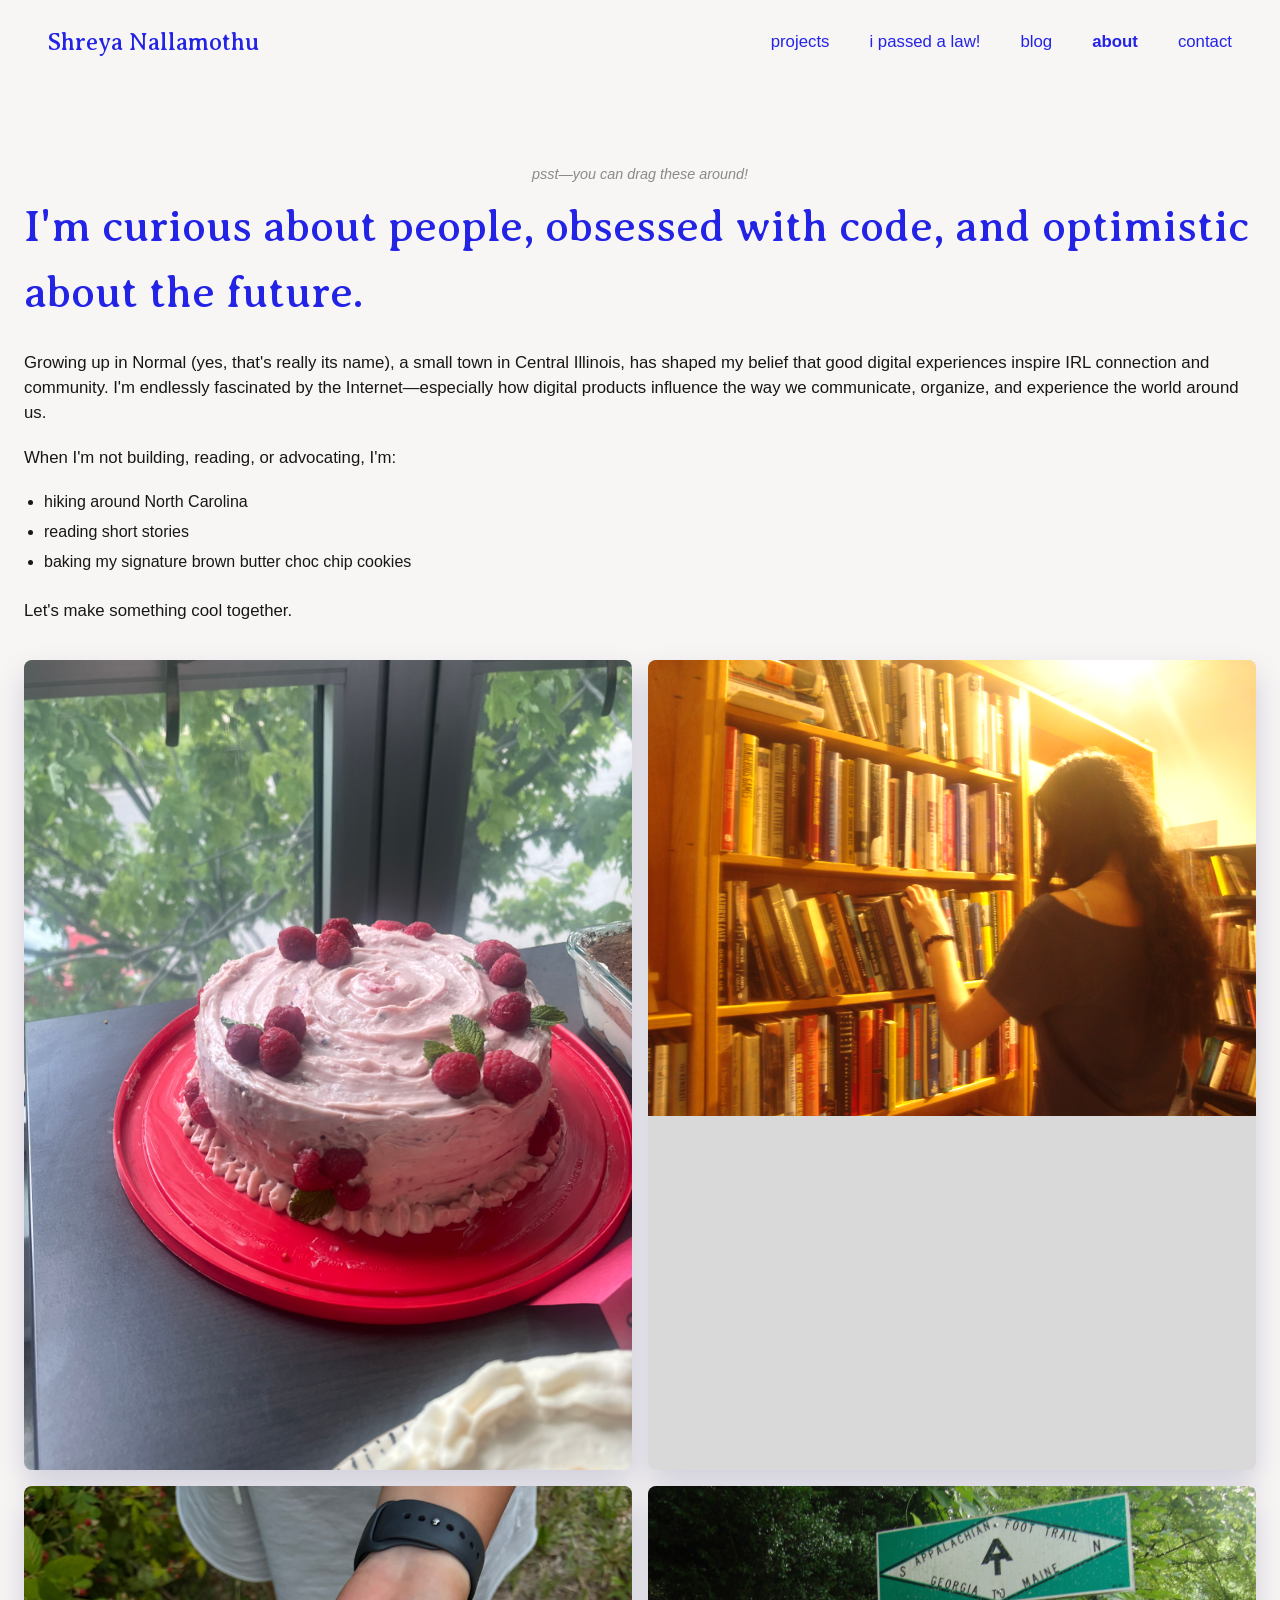
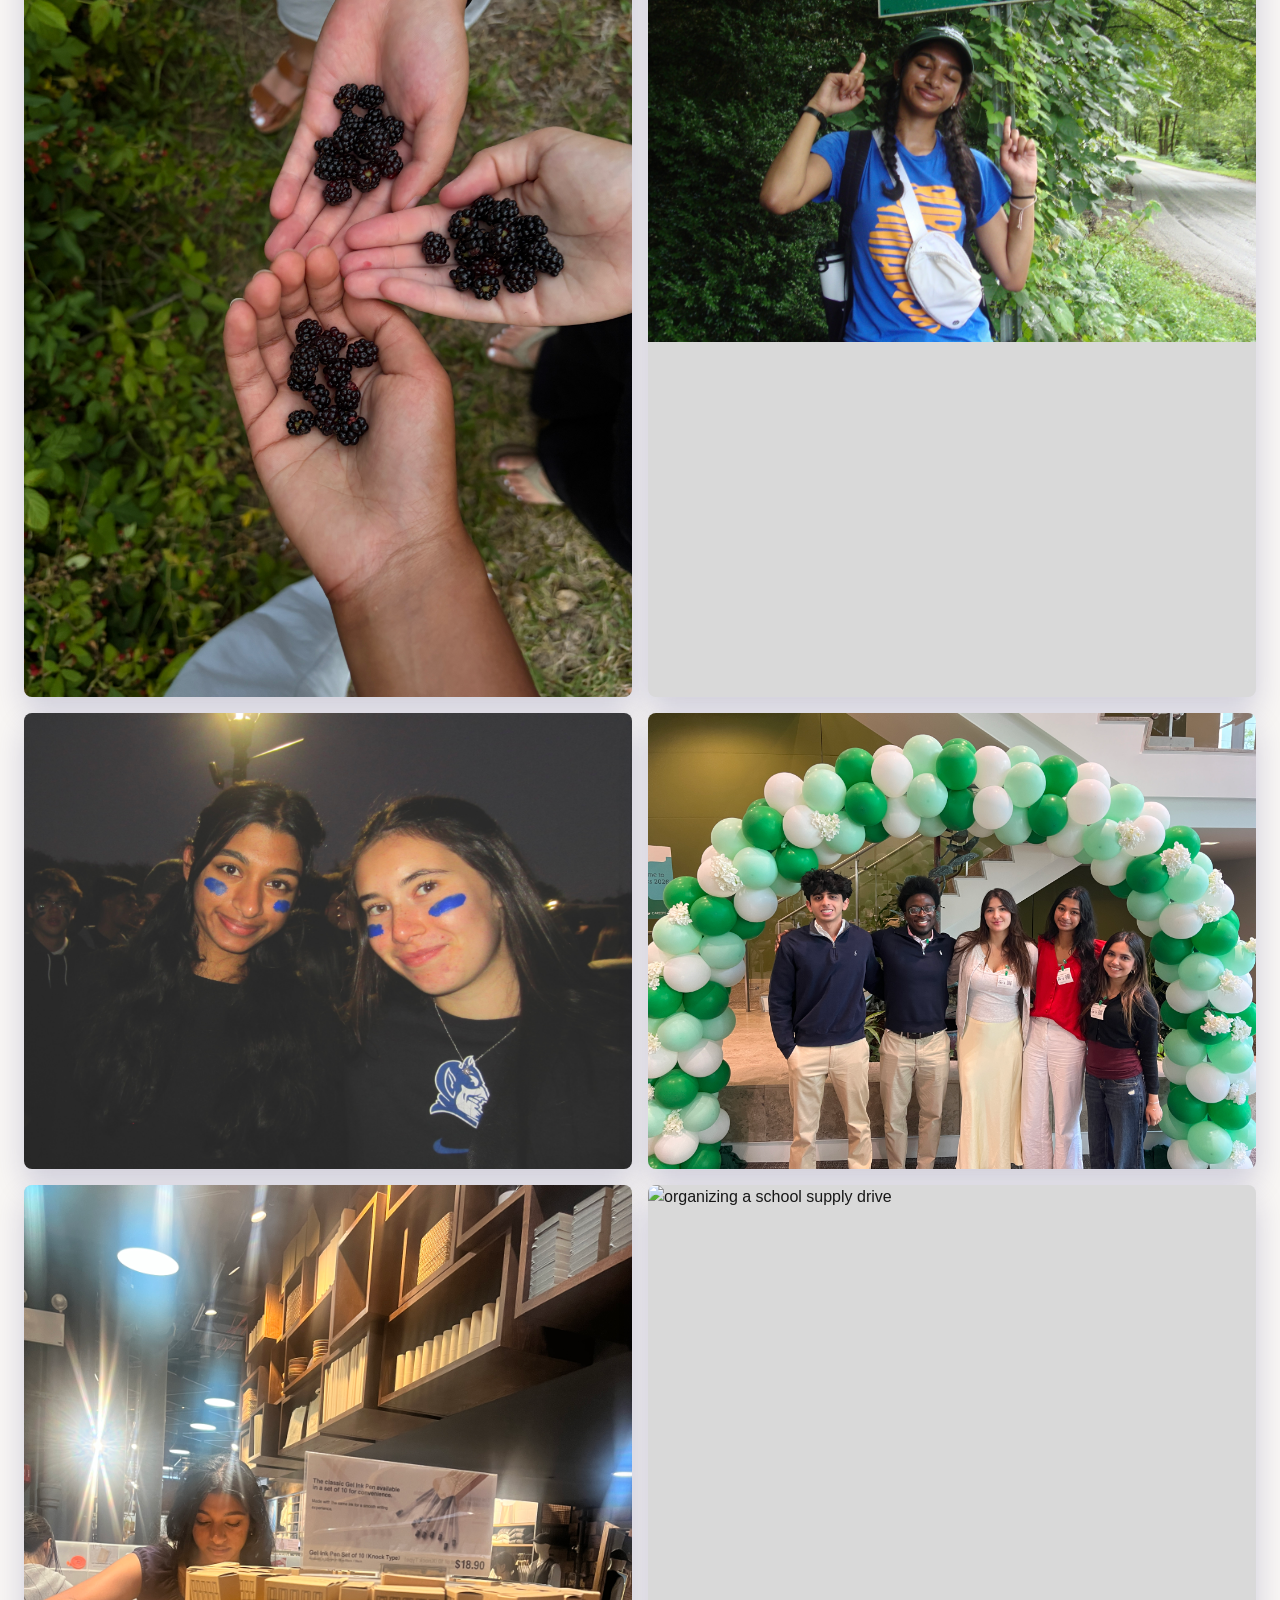
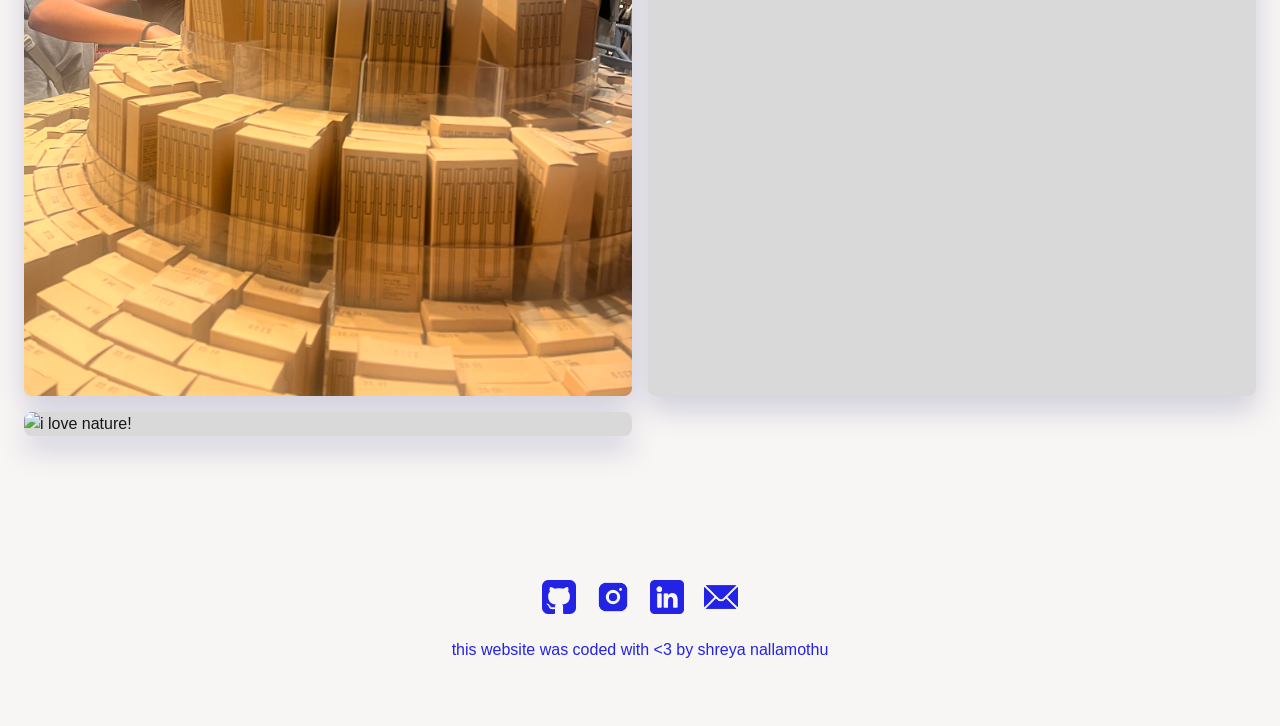
==== about.html @ 246fec0b "added animations to about page and arrows" ====
<!DOCTYPE html>
<html lang="en">
<head>
<meta charset="UTF-8">
<meta name="viewport" content="width=device-width, initial-scale=1.0">
<title>About &mdash; Shreya Nallamothu</title>
<link rel="stylesheet" href="css/base.css">
<link rel="stylesheet" href="css/about.css">
</head>
<body>

<header class="site-header">
  <a href="index.html" class="logo">Shreya Nallamothu</a>
  <nav class="site-nav">
    <a href="projects.html">projects</a>
    <a href="advocacy.html">i passed a law!</a>
    <a href="blog.html">blog</a>
    <a href="about.html" class="active">about</a>
    <a href="#footer">contact</a>
  </nav>
  <button class="nav-toggle" aria-label="Toggle navigation">&#9776;</button>
</header>

<section class="about-full">
  <p class="drag-hint">psst&mdash;you can drag these around!</p>
  <div class="about-collage">
    <div class="about-text">
      <h1>I'm curious about people, obsessed with code, and optimistic about the future.</h1>
      <p>Growing up in Normal (yes, that's really its name), a small town in Central Illinois, has shaped my belief that good digital experiences inspire IRL connection and community. I'm endlessly fascinated by the Internet&mdash;especially how digital products influence the way we communicate, organize, and experience the world around us.</p>
      <p>When I'm not building, reading, or advocating, I'm:</p>
      <ul>
        <li>hiking around North Carolina</li>
        <li>reading short stories</li>
        <li>baking my signature brown butter choc chip cookies</li>
      </ul>
      <p>Let's make something cool together.</p>
    </div>

    <figure class="photo-item scatter-1" data-caption="my signature lemon raspberry cake">
      <img src="assets/about-photos/my signature lemon rasberry cake.JPG" alt="my signature lemon raspberry cake">
    </figure>
    <figure class="photo-item scatter-2" data-caption="performative reading">
      <img src="assets/about-photos/performative reading.JPG" alt="performative reading">
    </figure>
    <figure class="photo-item scatter-3" data-caption="foraging w/ friends">
      <img src="assets/about-photos/foraging w: friends.JPG" alt="foraging w/ friends">
    </figure>
    <figure class="photo-item scatter-4" data-caption="hiking around appalachia">
      <img src="assets/about-photos/hiking around appalachia.jpg" alt="hiking around appalachia">
    </figure>
    <figure class="photo-item scatter-5" data-caption="showing off my duke spirit">
      <img src="assets/about-photos/showing off my duke spirit.jpg" alt="showing off my duke spirit">
    </figure>
    <figure class="photo-item scatter-6" data-caption="hacking!">
      <img src="assets/about-photos/hacking!.JPG" alt="hacking!">
    </figure>
    <figure class="photo-item scatter-7" data-caption="fueling my stationery addiction @ muji">
      <img src="assets/about-photos/fueling my stationery addiction @ muji.JPG" alt="fueling my stationery addiction @ muji">
    </figure>
    <figure class="photo-item scatter-8" data-caption="organizing a school supply drive">
      <img src="assets/about-photos/organizing a school supply drive.JPG" alt="organizing a school supply drive">
    </figure>
    <figure class="photo-item scatter-9" data-caption="i love nature!">
      <img src="assets/about-photos/i love nature!.JPEG" alt="i love nature!">
    </figure>
  </div>
</section>

<div class="cursor-caption" id="cursorCaption"></div>

<footer class="site-footer" id="footer">
  <div class="footer-socials">
    <a href="https://github.com/shreyanallamothu" target="_blank" rel="noopener"><img src="assets/footer/github-sign.png" alt="GitHub"></a>
    <a href="https://instagram.com/shreyaonline_" target="_blank" rel="noopener"><img src="assets/footer/instagram.png" alt="Instagram"></a>
    <a href="https://linkedin.com/in/shreyanallamothu" target="_blank" rel="noopener"><img src="assets/footer/linkedin.png" alt="LinkedIn"></a>
    <button type="button" class="footer-copy-email" data-email="shreyanallamothu29@gmail.com" data-caption="copy email"><img src="assets/footer/mail.png" alt="Email"></button>
  </div>
  this website was coded with &lt;3 by shreya nallamothu
</footer>

<script src="js/script.js"></script>
<script src="js/about-photos.js"></script>
<script src="js/about-drag.js"></script>
<script src="js/about-entrance.js"></script></body>
</html>
---- css/base.css ----
@import url('https://fonts.googleapis.com/css2?family=Averia+Serif+Libre:ital,wght@0,300;0,400;0,700;1,300;1,400&display=swap');

:root {
  --blue: #2323e6;
  --navy: #14146b;
  --bg-lavender: #e9ecfb;
  --bg-light: #f6f6f7;
  --text-dark: #171717;
  --text-gray: #8a8a8a;
  --white: #f8f6f4;
  --serif: 'Averia Serif Libre', Georgia, serif;
  --sans: 'Helvetica Neue', Helvetica, Arial, sans-serif;
}

* {
  box-sizing: border-box;
}

html {
  scroll-behavior: smooth;
}

html, body {
  margin: 0;
  padding: 0;
}

body {
  font-family: var(--sans);
  color: var(--text-dark);
  background: var(--bg-light);
  line-height: 1.5;
}

a {
  color: inherit;
  text-decoration: none;
}

img {
  max-width: 100%;
  display: block;
}

.container {
  max-width: 1200px;
  margin: 0 auto;
  padding: 0 48px;
}

/* ---------- Header ---------- */

.site-header {
  display: flex;
  align-items: center;
  justify-content: space-between;
  padding: 24px 48px;
  background: var(--white);
  position: sticky;
  top: 0;
  z-index: 100;
}

.site-header .logo {
  font-family: var(--serif);
  font-size: 1.5rem;
  color: var(--blue);
}

.site-nav {
  display: flex;
  gap: 40px;
  font-size: 1.05rem;
}

.site-nav a {
  color: var(--blue);
  transition: transform 0.15s ease;
}

.site-nav a:hover {
  font-weight: 700;
  transition: font-weight 0.2s
}

.site-nav a.active {
  font-weight: 700;
}

.nav-toggle {
  display: none;
  background: none;
  border: none;
  font-size: 1.5rem;
  color: var(--blue);
  cursor: pointer;
}

/* ---------- Buttons / chips ---------- */

.pill-button {
  display: inline-block;
  background: var(--white);
  font-family: "Averia Serif Libre";
  color: var(--blue);
  font-weight: 600;
  padding: 18px 28px;
  border-radius: 5px 28px 5px 5px;
  transition: transform 0.15s ease;
}

.pill-button:hover {
  transform: translateY(-2px);
}

.arrow-ne {
  display: inline-block;
  vertical-align: middle;
  transition: transform 0.15s ease;
}

.pill-button:hover .arrow-ne {
  transform: rotate(45deg);
}

.pill-row {
  display: flex;
  gap: 16px;
  justify-content: flex-start;
  flex-wrap: wrap;
  margin-top: 56px;
}

.chip {
  display: inline-block;
  background: var(--bg-light);
  color: var(--navy);
  font-weight: 600;
  padding: 10px 18px;
  border-radius: 20px 20px 20px 4px;
  transition: transform 0.15s ease;
}

.chip:hover {
  transform: translateY(-2px);
}

.chip-arrow {
  display: inline-block;
  vertical-align: middle;
  transition: transform 0.15s ease;
}

.chip:hover .chip-arrow {
  transform: rotate(45deg);
}

/* ---------- Typography ---------- */

h1, h2, h3 {
  font-family: var(--serif);
  color: var(--blue);
  font-weight: 400;
}

h1 {
  font-size: 2.75rem;
  margin: 0 0 24px;
}

/* ---------- Footer ---------- */

.site-footer {
  text-align: center;
  padding: 64px 48px;
  color: var(--blue);
  font-size: 1rem;
  background: var(--white);
}

.footer-socials {
  display: flex;
  justify-content: center;
  align-items: center;
  gap: 20px;
  margin-bottom: 24px;
}

.footer-socials img {
  height: 34px;
  width: auto;
  transition: transform 0.15s ease;
}

.footer-socials a:hover img,
.footer-socials button:hover img {
  transform: scale(1.1);
}

.footer-copy-email {
  background: none;
  border: none;
  padding: 0;
  margin: 0;
  line-height: 0;
  cursor: none;
}

/* ---------- Cursor caption (hover pill that follows the mouse) ---------- */

.cursor-caption {
  position: fixed;
  top: 0;
  left: 0;
  transform: translate(16px, -50%);
  background: var(--blue);
  color: var(--white);
  font-family: var(--serif);
  font-size: 0.95rem;
  padding: 6px 10px;
  border-radius: 20px 20px 20px 4px;
  white-space: nowrap;
  pointer-events: none;
  opacity: 0;
  z-index: 1000;
  transition: opacity 0.15s ease;
}

.cursor-caption.visible {
  opacity: 1;
}

@media (pointer: coarse) {
  .footer-copy-email {
    cursor: pointer;
  }

  .cursor-caption {
    display: none;
  }
}

/* ---------- Responsive (shared: layout shell) ---------- */

@media (max-width: 860px) {
  .container {
    padding: 0 24px;
  }

  .site-header {
    padding: 24px;
  }

  .site-nav {
    position: absolute;
    top: 100%;
    left: 0;
    right: 0;
    background: var(--white);
    flex-direction: column;
    padding: 16px 24px;
    gap: 16px;
    display: none;
    box-shadow: 0 8px 16px rgba(0,0,0,0.08);
    z-index: 10;
  }

  .site-nav.open {
    display: flex;
  }

  .nav-toggle {
    display: block;
  }
}
---- css/about.css ----
/* ---------- About (full page) ---------- */

.about-full {
  background: var(--white);
  padding: 80px 0;
}

.about-full p {
  font-size: 1.05rem;
  margin: 0 0 20px;
}

.about-full .drag-hint {
  text-align: center;
  font-style: italic;
  color: var(--text-gray);
  font-size: 0.9rem;
  margin: 0 0 8px;
}

.subheading {
  font-family: var(--sans);
  font-style: italic;
  color: var(--blue);
  font-size: 1.3rem;
  margin: -8px 0 28px;
}

.about-full ul {
  color: var(--text-dark);
  padding-left: 20px;
  margin-bottom: 24px;
}

.about-full ul li {
  margin-bottom: 6px;
}

/* ---------- Photo collage ---------- */

.about-collage {
  position: relative;
  max-width: 1400px;
  margin: 0 auto;
  padding: 0 24px;
  min-height: 880px;
}

.about-text {
  position: absolute;
  top: 12px;
  left: 384px;
  width: 632px;
  z-index: 2;
}

.photo-item {
  position: absolute;
  margin: 0;
  border-radius: 8px 8px 8px 8px;
  overflow: hidden;
  background: #d9d9d9;
  cursor: none;
  box-shadow: 0 14px 30px rgba(20, 20, 107, 0.18);
  z-index: 1;
  transition: transform 0.25s ease;
}

.photo-item:hover {
  z-index: 3;
}

.photo-item.dragging {
  z-index: 20;
  transition: none;
  cursor: grabbing;
  user-select: none;
}

.photo-item img {
  width: 100%;
  height: 100%;
  object-fit: cover;
  display: block;
}

/* my signature lemon raspberry cake */
.scatter-1 { top: 210px; left: 58px; width: 166px; height: 205px; transform: rotate(-3deg); }
.scatter-1:hover { transform: rotate(-3deg) scale(1.06); }

/* performative reading */
.scatter-2 { top: 430px; left: 142px; width: 212px; height: 159px; transform: rotate(-4deg); }
.scatter-2:hover { transform: rotate(-4deg) scale(1.06); }

/* foraging w/ friends */
.scatter-3 { top: 610px; left: 300px; width: 197px; height: 212px; transform: rotate(-10deg); }
.scatter-3:hover { transform: rotate(-10deg) scale(1.06); }

/* hiking around appalachia */
.scatter-4 { top: -6px; left: 139px; width: 197px; height: 205px; transform: rotate(-6deg); }
.scatter-4:hover { transform: rotate(-6deg) scale(1.06); }

/* showing off my duke spirit */
.scatter-5 { top: 25px; left: 1127px; width: 166px; height: 178px; transform: rotate(4deg); }
.scatter-5:hover { transform: rotate(4deg) scale(1.06); }

/* hacking! */
.scatter-6 { top: 220px; left: 1042px; width: 166px; height: 151px; transform: rotate(3deg); }
.scatter-6:hover { transform: rotate(3deg) scale(1.06); }

/* fueling my stationery addiction @ muji */
.scatter-7 { top: 400px; left: 1210px; width: 182px; height: 235px; transform: rotate(-2deg); }
.scatter-7:hover { transform: rotate(-2deg) scale(1.06); }

/* organizing a school supply drive */
.scatter-8 { top: 644px; left: 582px; width: 182px; height: 136px; transform: rotate(5deg); }
.scatter-8:hover { transform: rotate(5deg) scale(1.06); }

/* i love nature! */
.scatter-9 { top: 644px; left: 900px; width: 220px; height: 136px; transform: rotate(-4deg); }
.scatter-9:hover { transform: rotate(-4deg) scale(1.06); }

@media (max-width: 1400px) {
  .about-collage {
    display: grid;
    grid-template-columns: repeat(2, 1fr);
    gap: 16px;
    min-height: 0;
  }

  .about-text {
    position: static;
    grid-column: 1 / -1;
    width: auto;
    padding: 0;
    box-shadow: none;
  }

  .photo-item {
    position: static;
    width: 100% !important;
    height: auto !important;
    transform: none !important;
  }

  .photo-item img {
    height: auto;
  }
}

@media (pointer: coarse) {
  .photo-item {
    cursor: auto;
  }

  .photo-item::after {
    content: attr(data-caption);
    position: absolute;
    left: 0;
    right: 0;
    bottom: 0;
    background: rgba(20, 20, 107, 0.7);
    color: var(--white);
    font-size: 0.8rem;
    padding: 8px 12px;
  }
}
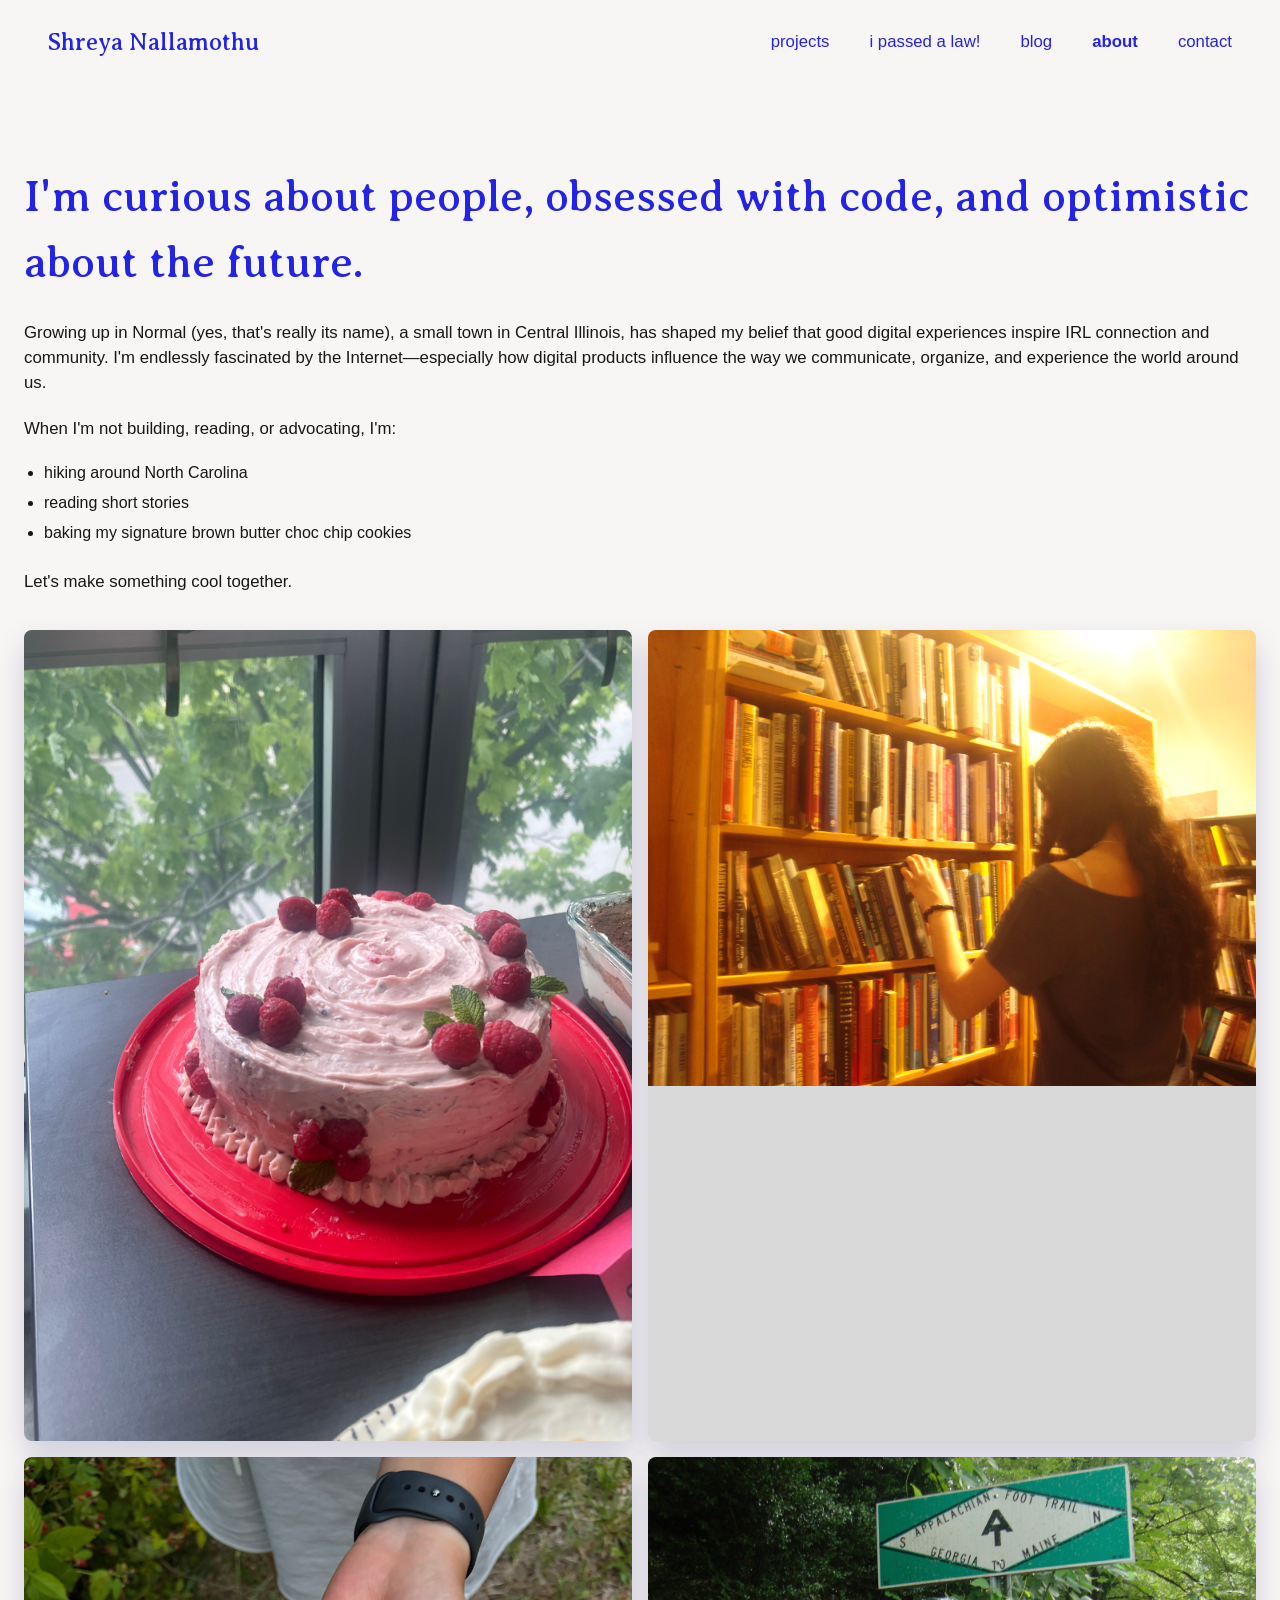
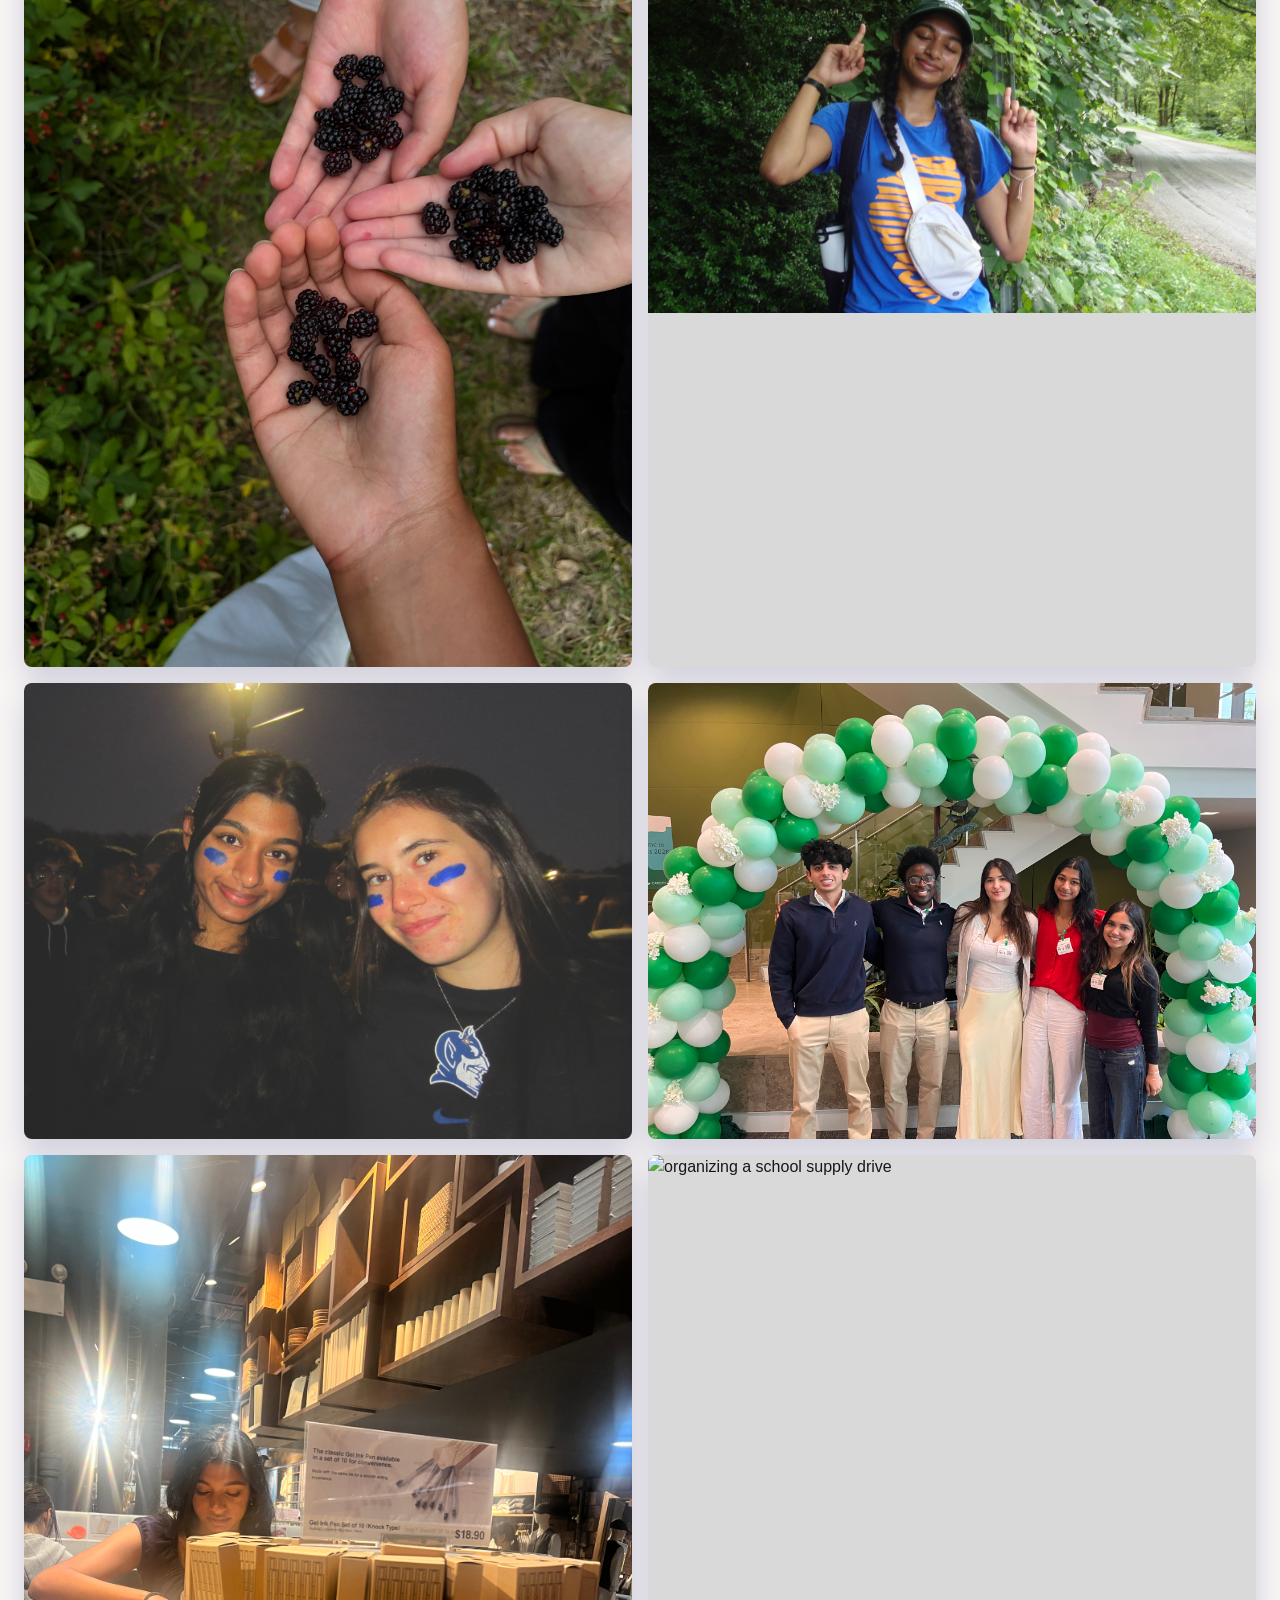
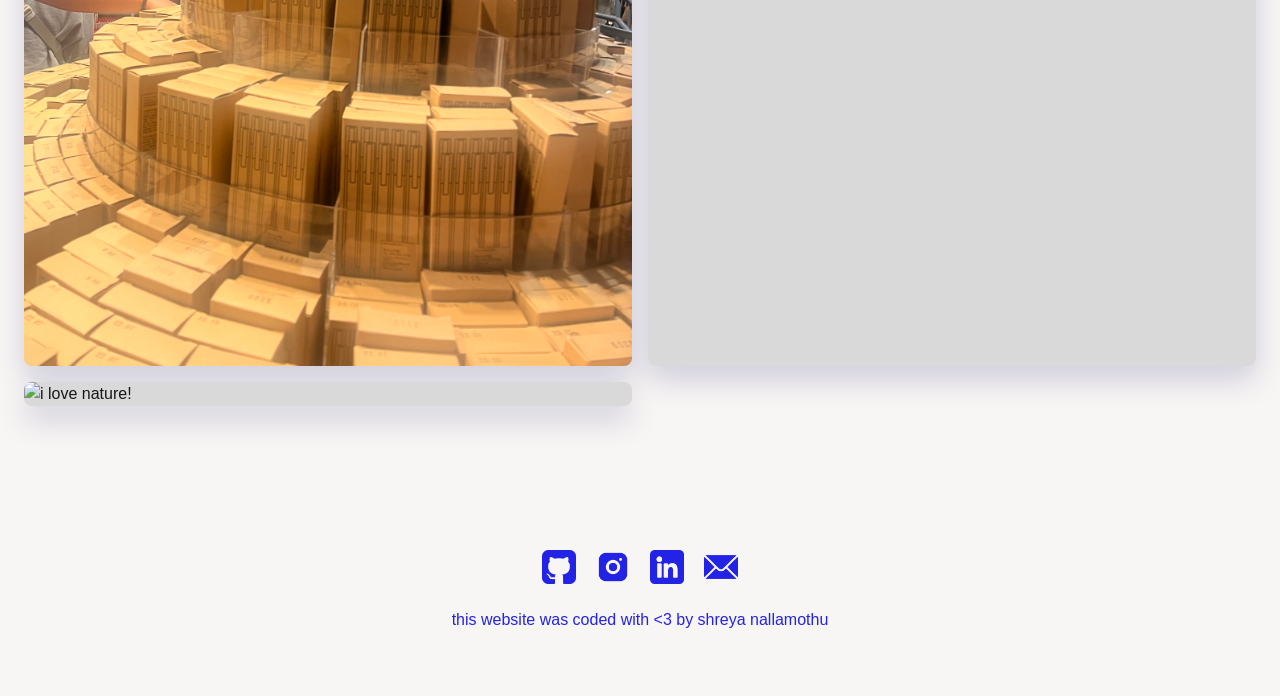
==== commit f79a8359: "added favicon" ====
--- a/about.html
+++ b/about.html
@@ -4,6 +4,7 @@
 <meta charset="UTF-8">
 <meta name="viewport" content="width=device-width, initial-scale=1.0">
 <title>About &mdash; Shreya Nallamothu</title>
+<link rel="icon" href="assets/headshot.jpg" type="image/jpeg">
 <link rel="stylesheet" href="css/base.css">
 <link rel="stylesheet" href="css/about.css">
 </head>
--- a/css/base.css
+++ b/css/base.css
@@ -75,11 +75,11 @@
 
 .site-nav a {
   color: var(--blue);
-  transition: transform 0.15s ease;
+  transition: transform 0.1s ease;
 }
 
 .site-nav a:hover {
-  font-weight: 700;
+  font-weight: 800;
   transition: font-weight 0.2s
 }
 
@@ -273,3 +273,25 @@
     display: block;
   }
 }
+
+@media (max-width: 480px) {
+  .container {
+    padding: 0 20px;
+  }
+
+  .site-header {
+    padding: 16px;
+  }
+
+  h1 {
+    font-size: 2.1rem;
+  }
+
+  .site-footer {
+    padding: 48px 20px;
+  }
+
+  .pill-row {
+    margin-top: 40px;
+  }
+}
--- a/css/about.css
+++ b/css/about.css
@@ -121,6 +121,10 @@
 .scatter-9:hover { transform: rotate(-4deg) scale(1.06); }
 
 @media (max-width: 1400px) {
+  .about-full .drag-hint {
+    display: none;
+  }
+
   .about-collage {
     display: grid;
     grid-template-columns: repeat(2, 1fr);
@@ -148,6 +152,12 @@
   }
 }
 
+@media (max-width: 480px) {
+  .about-collage {
+    grid-template-columns: 1fr;
+  }
+}
+
 @media (pointer: coarse) {
   .photo-item {
     cursor: auto;
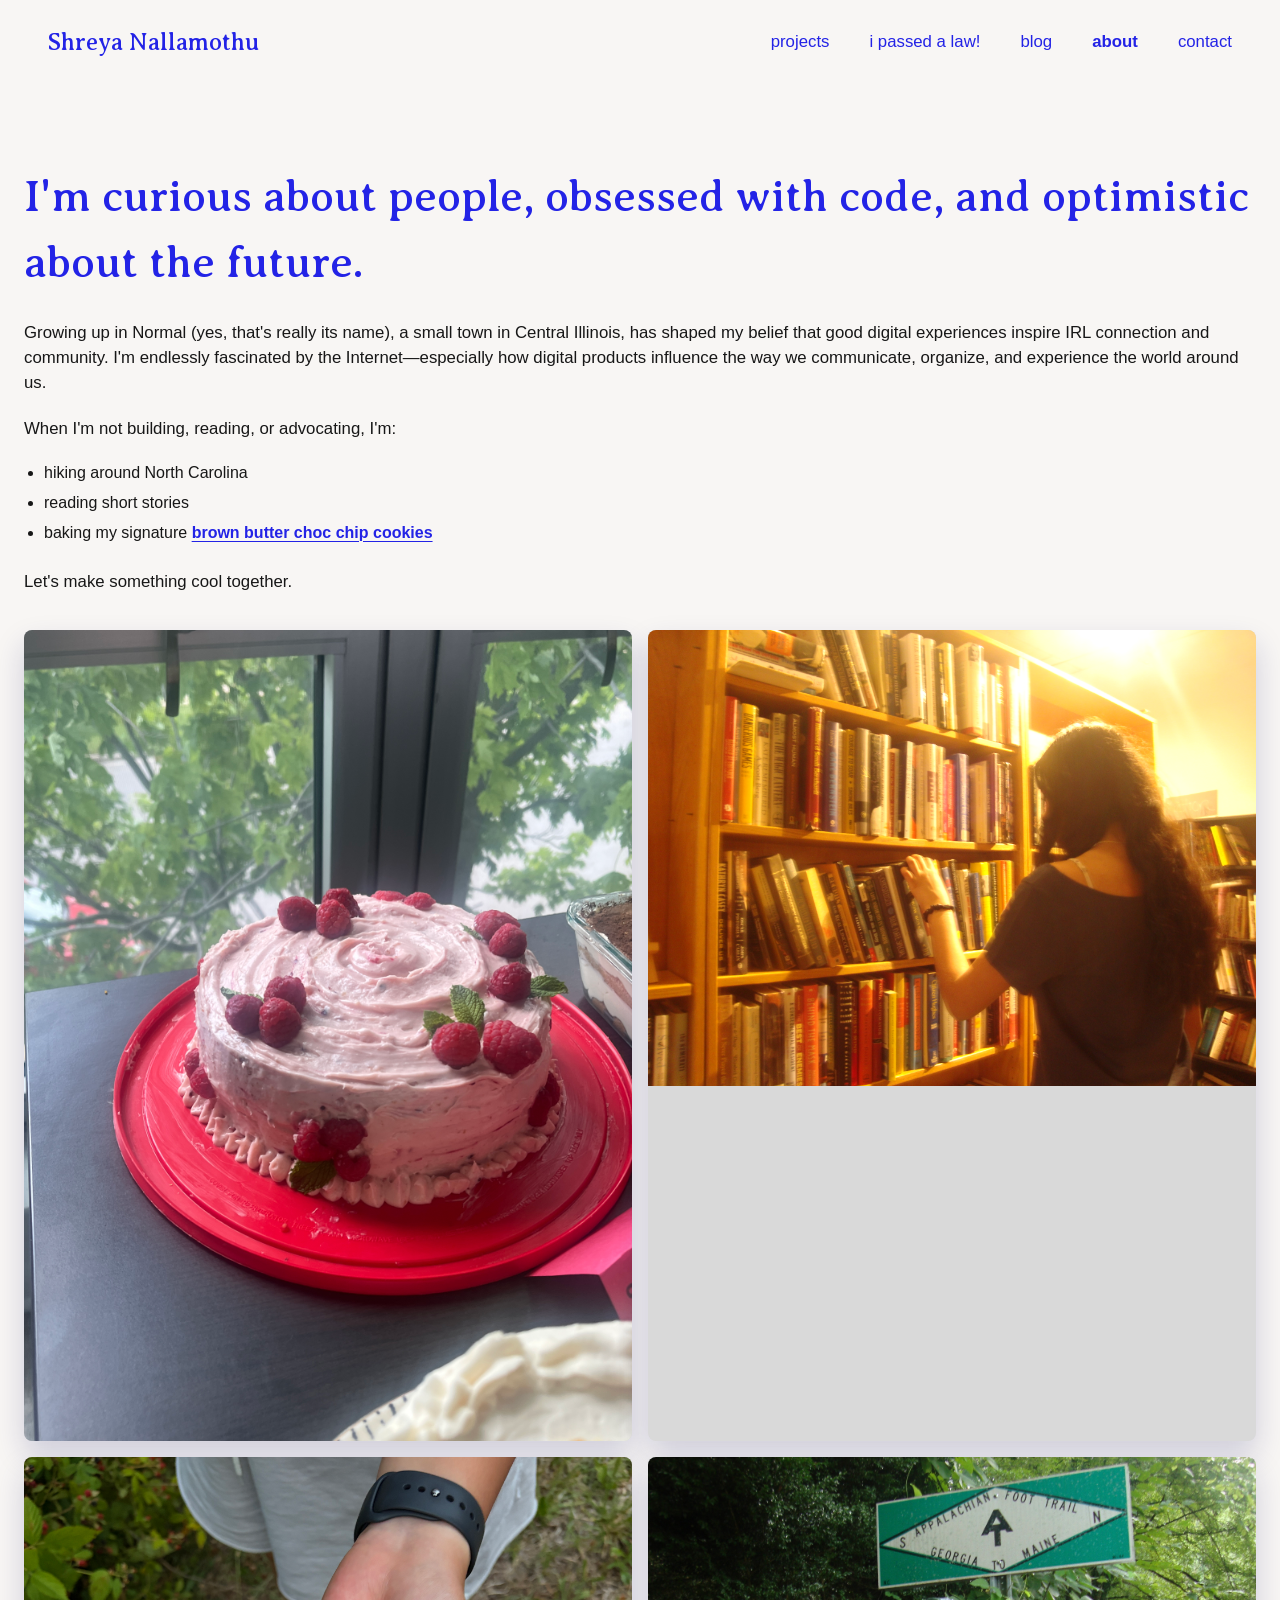
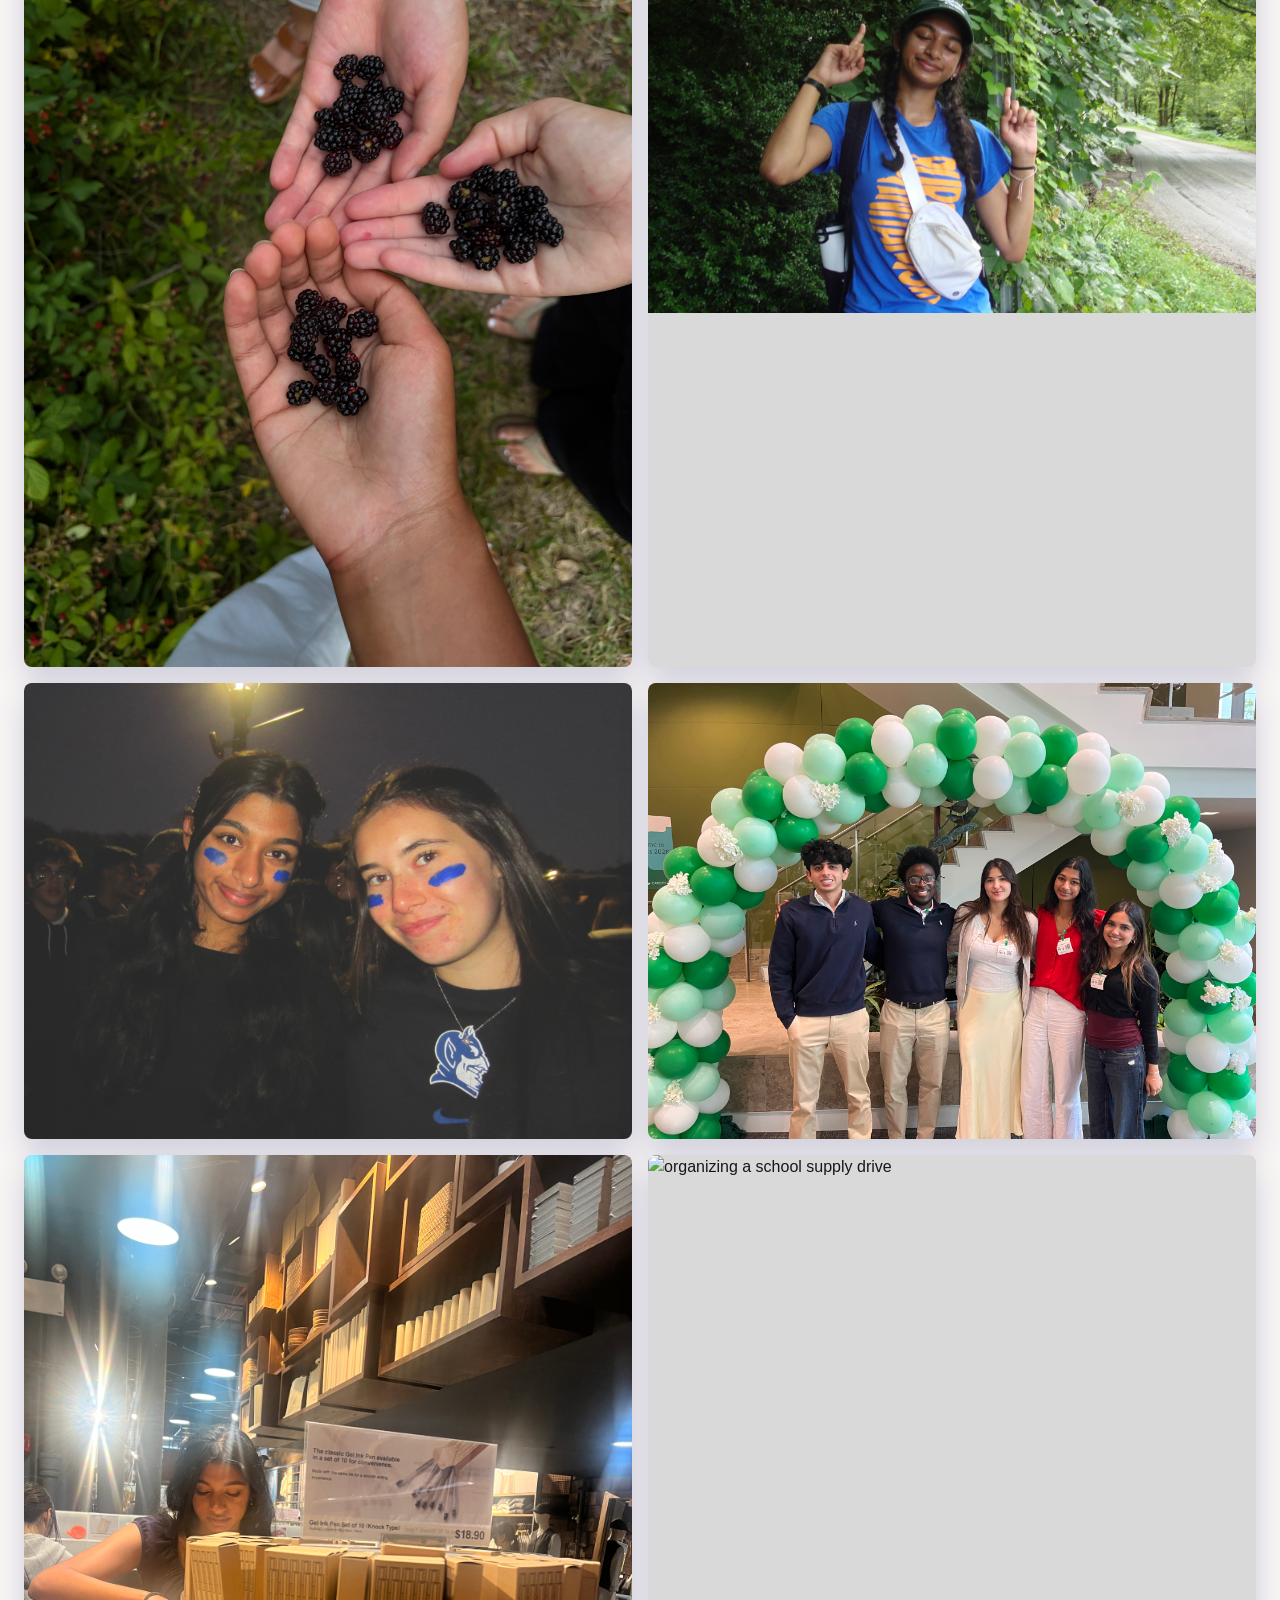
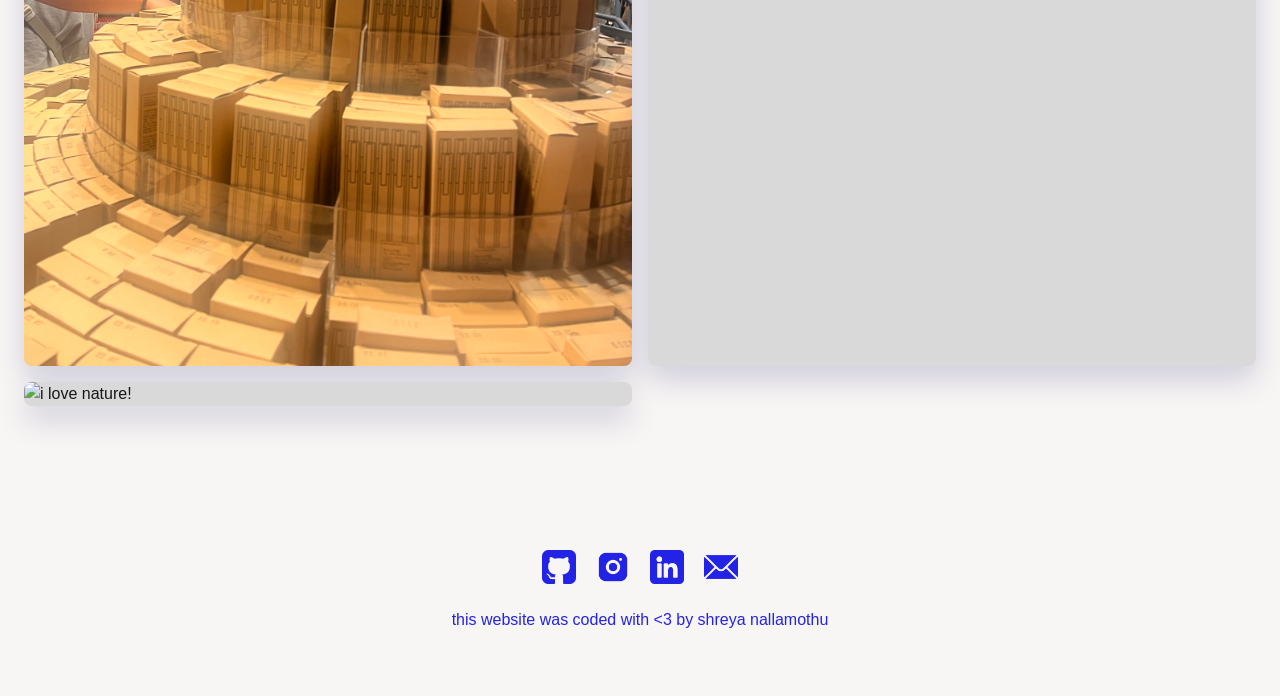
==== commit 75cd83bf: "adding link" ====
--- a/about.html
+++ b/about.html
@@ -32,7 +32,7 @@
       <ul>
         <li>hiking around North Carolina</li>
         <li>reading short stories</li>
-        <li>baking my signature brown butter choc chip cookies</li>
+        <li>baking my signature <a class="recipe-link" href="brown-butter-chocolate-chip-cookies.html">brown butter choc chip cookies</a></li>
       </ul>
       <p>Let's make something cool together.</p>
     </div>
--- a/css/about.css
+++ b/css/about.css
@@ -34,6 +34,18 @@
 
 .about-full ul li {
   margin-bottom: 6px;
+}
+
+.recipe-link {
+  color: var(--blue);
+  font-weight: 600;
+  text-decoration: underline;
+  text-decoration-thickness: 1px;
+  text-underline-offset: 3px;
+}
+
+.recipe-link:hover {
+  text-decoration-thickness: 2px;
 }
 
 /* ---------- Photo collage ---------- */
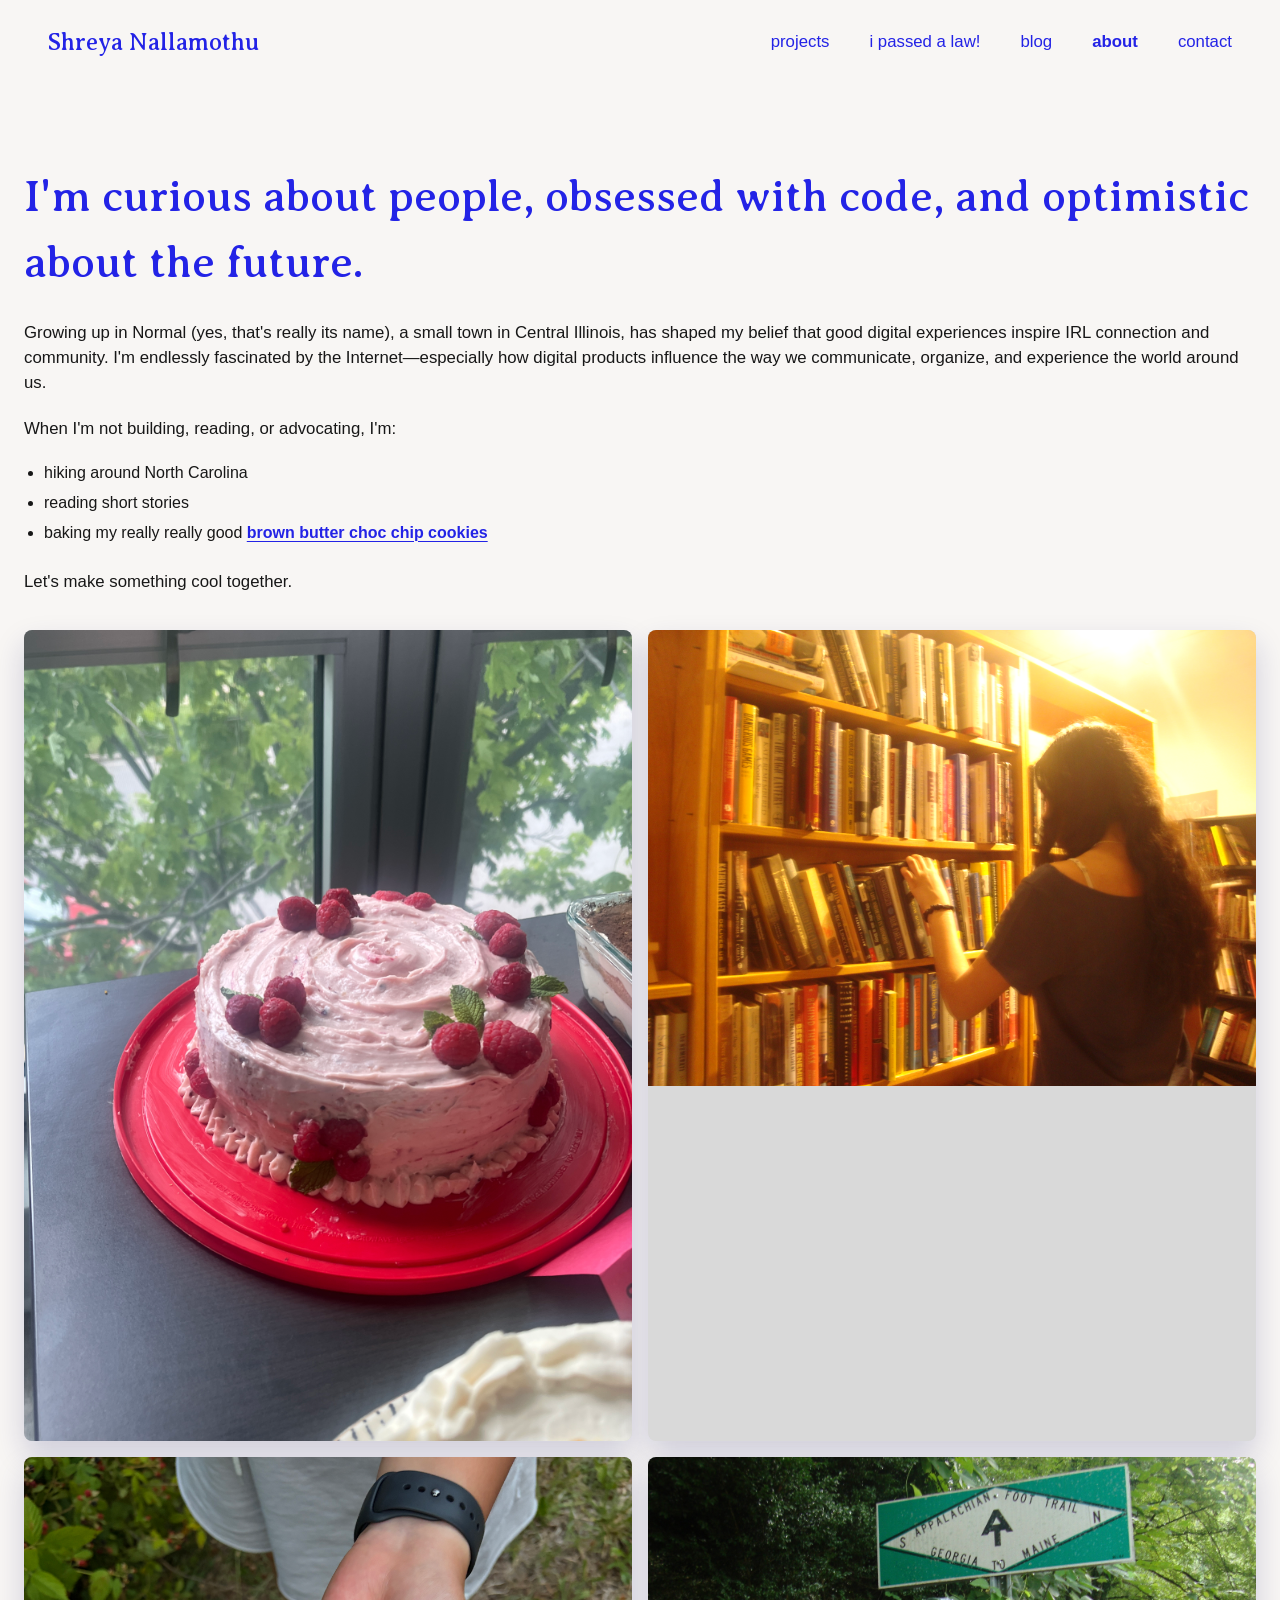
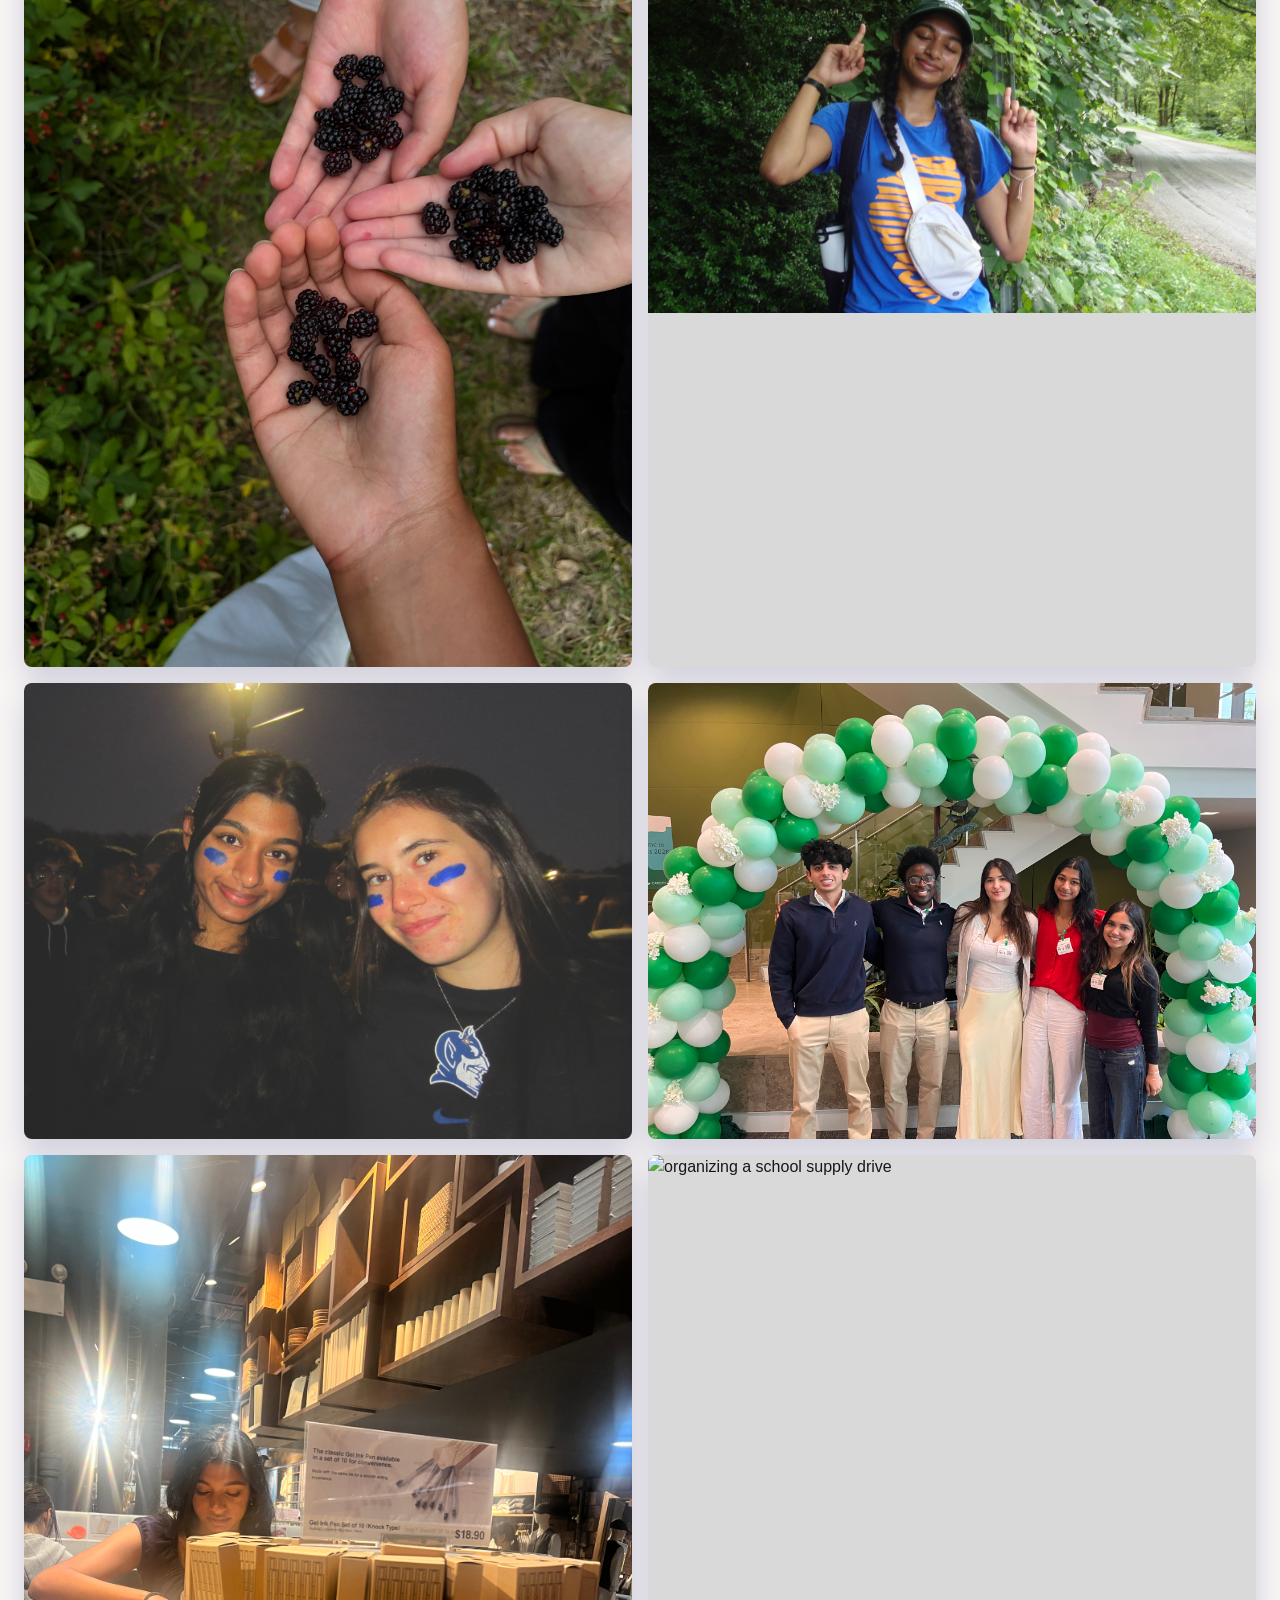
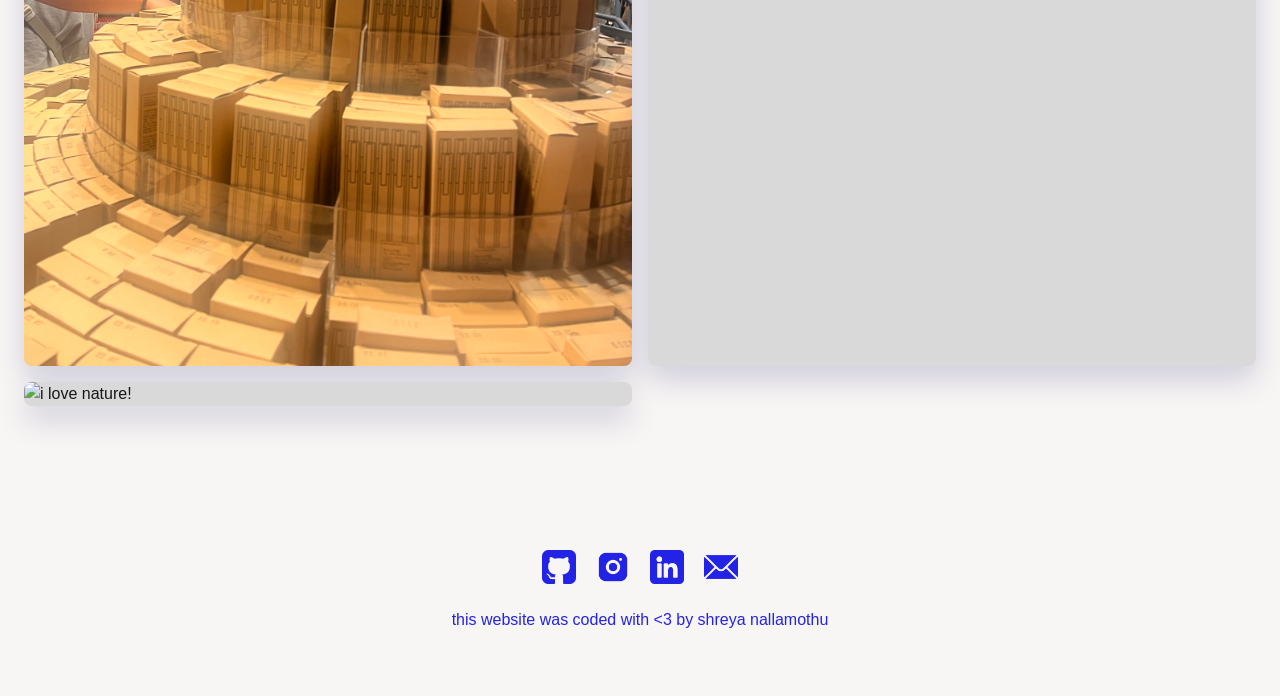
==== commit beadfeae: "fixed wording" ====
--- a/about.html
+++ b/about.html
@@ -32,7 +32,7 @@
       <ul>
         <li>hiking around North Carolina</li>
         <li>reading short stories</li>
-        <li>baking my signature <a class="recipe-link" href="brown-butter-chocolate-chip-cookies.html">brown butter choc chip cookies</a></li>
+        <li>baking my really really good <a class="recipe-link" href="brown-butter-chocolate-chip-cookies.html">brown butter choc chip cookies</a></li>
       </ul>
       <p>Let's make something cool together.</p>
     </div>
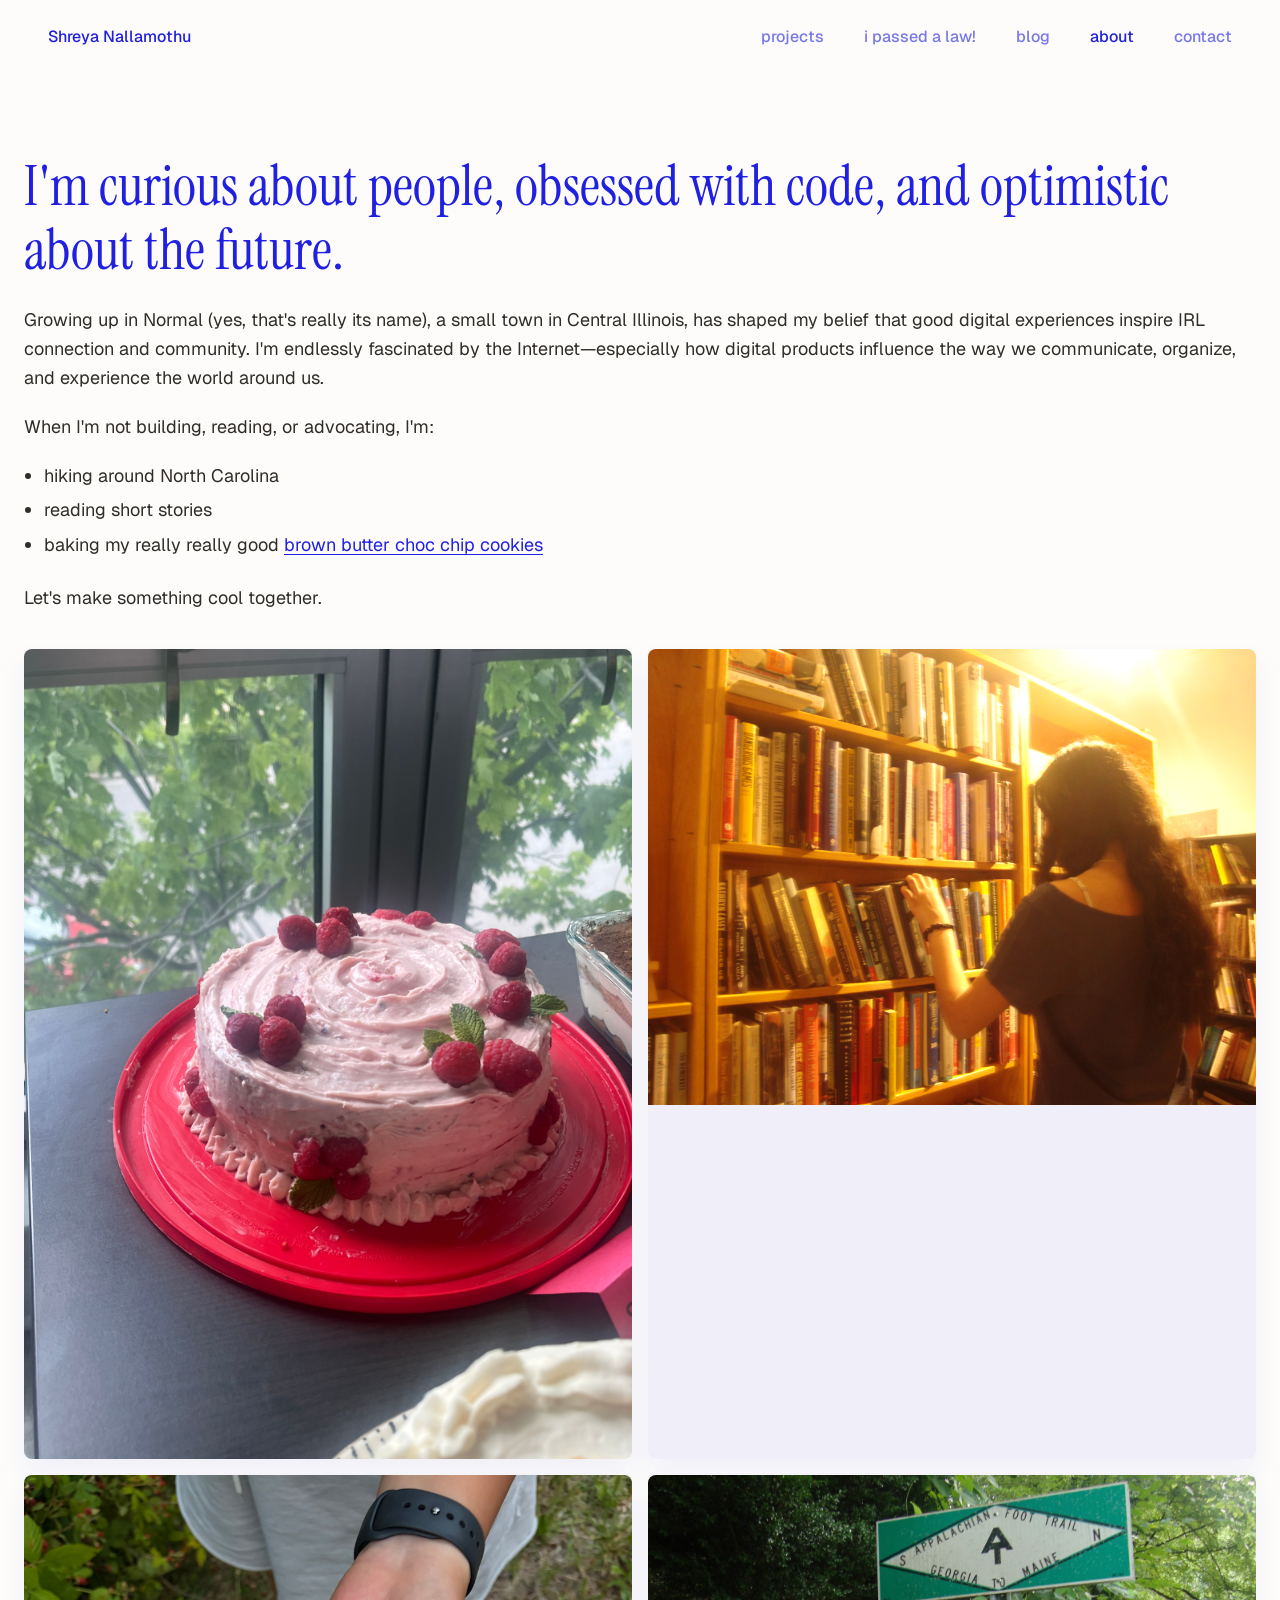
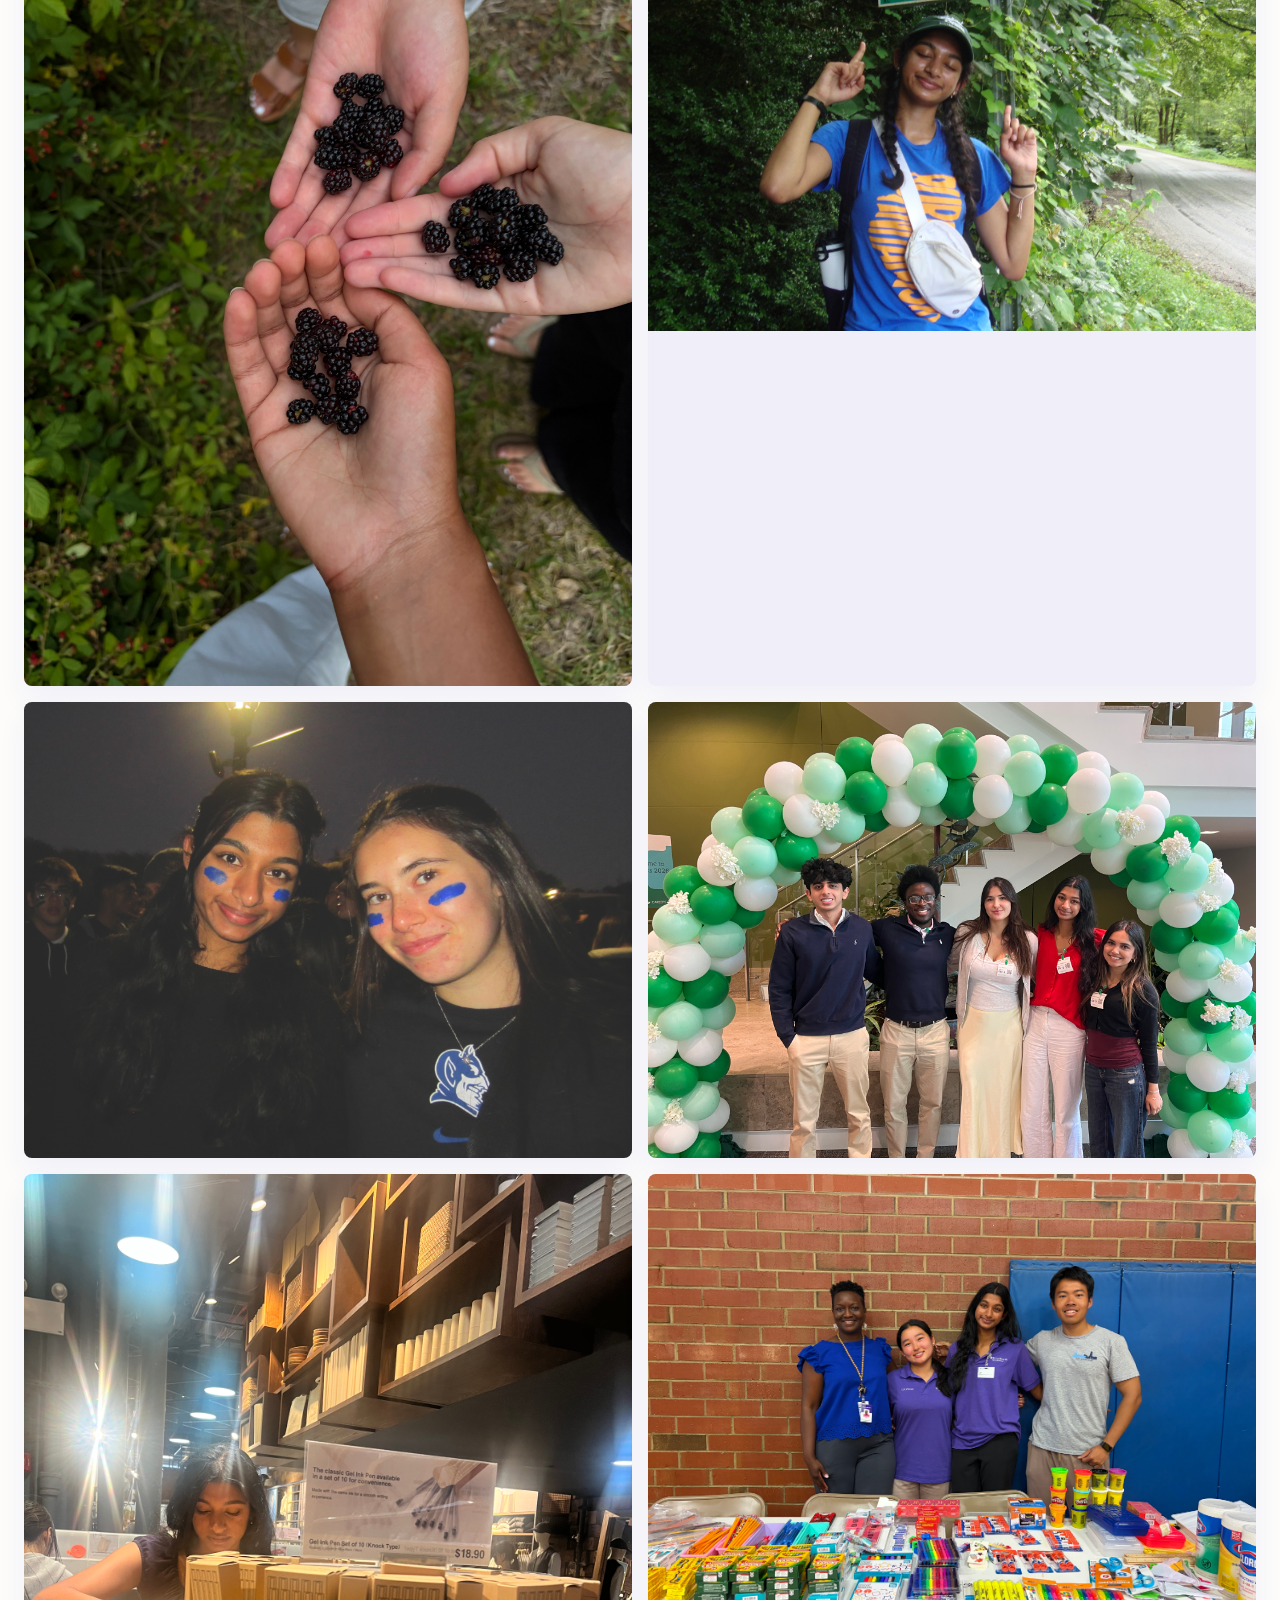
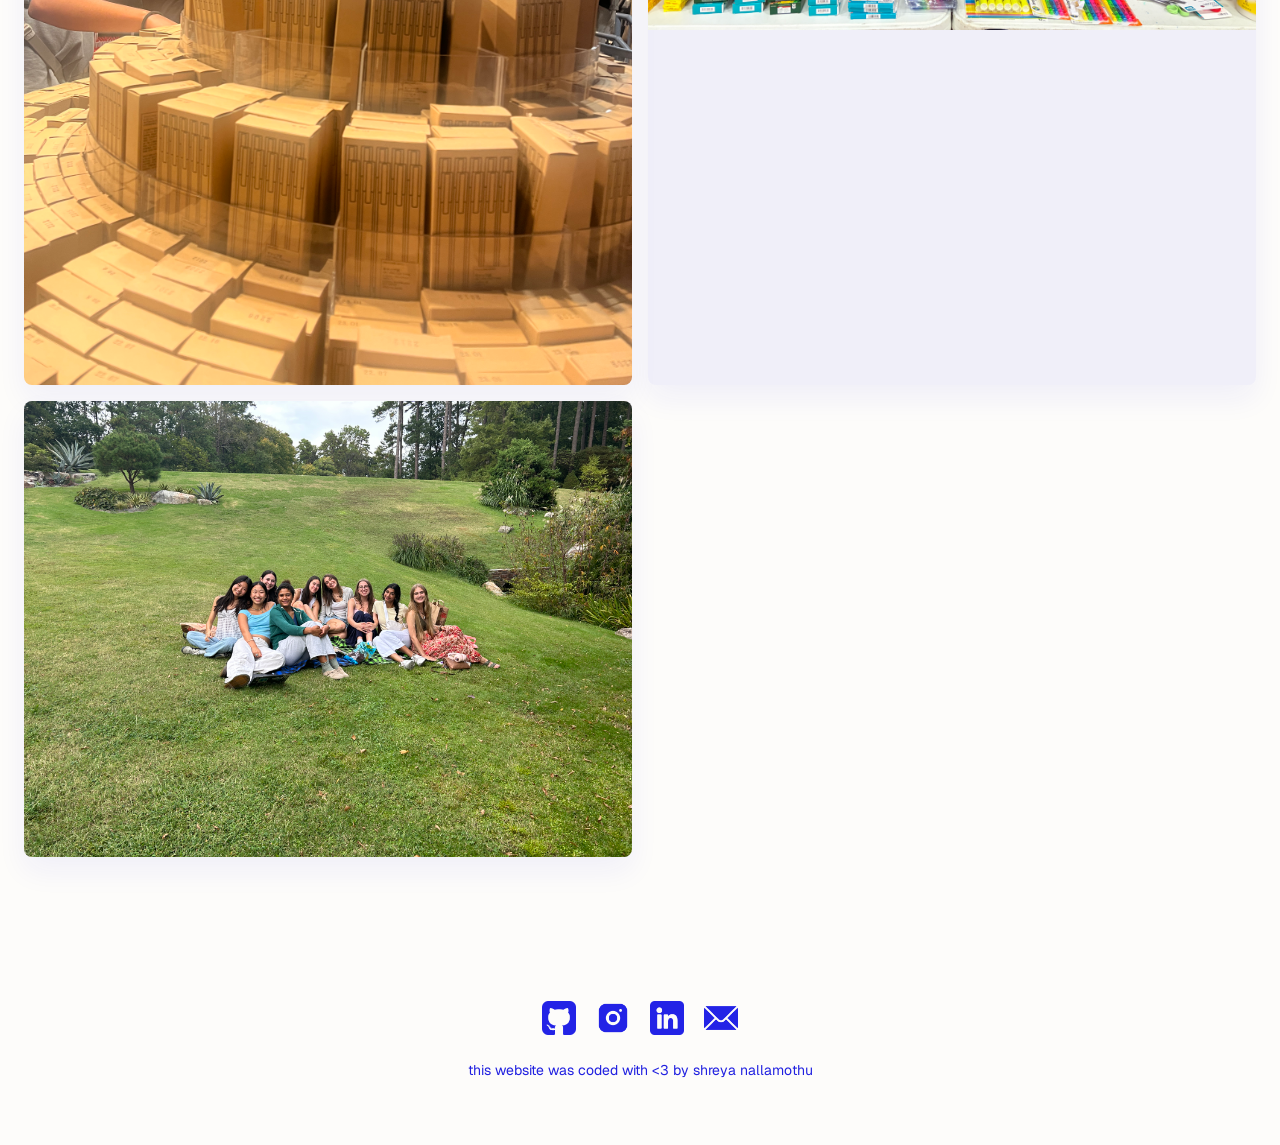
==== commit 016b2c06: "added bluebox case study to portfolio, cleaned up existing pages" ====
--- a/about.html
+++ b/about.html
@@ -4,7 +4,7 @@
 <meta charset="UTF-8">
 <meta name="viewport" content="width=device-width, initial-scale=1.0">
 <title>About &mdash; Shreya Nallamothu</title>
-<link rel="icon" href="assets/headshot.jpg" type="image/jpeg">
+<link rel="icon" href="assets/icon.png" type="image/png">
 <link rel="stylesheet" href="css/base.css">
 <link rel="stylesheet" href="css/about.css">
 </head>
@@ -23,7 +23,7 @@
 </header>
 
 <section class="about-full">
-  <p class="drag-hint">psst&mdash;you can drag these around!</p>
+  <p class="drag-hint">psst&mdash;click and drag to learn more!</p>
   <div class="about-collage">
     <div class="about-text">
       <h1>I'm curious about people, obsessed with code, and optimistic about the future.</h1>
@@ -38,31 +38,31 @@
     </div>
 
     <figure class="photo-item scatter-1" data-caption="my signature lemon raspberry cake">
-      <img src="assets/about-photos/my signature lemon rasberry cake.JPG" alt="my signature lemon raspberry cake">
+      <img src="assets/about/my signature lemon rasberry cake.JPG" alt="my signature lemon raspberry cake">
     </figure>
     <figure class="photo-item scatter-2" data-caption="performative reading">
-      <img src="assets/about-photos/performative reading.JPG" alt="performative reading">
+      <img src="assets/about/performative reading.JPG" alt="performative reading">
     </figure>
     <figure class="photo-item scatter-3" data-caption="foraging w/ friends">
-      <img src="assets/about-photos/foraging w: friends.JPG" alt="foraging w/ friends">
+      <img src="assets/about/foraging w: friends.JPG" alt="foraging w/ friends">
     </figure>
     <figure class="photo-item scatter-4" data-caption="hiking around appalachia">
-      <img src="assets/about-photos/hiking around appalachia.jpg" alt="hiking around appalachia">
+      <img src="assets/about/hiking around appalachia.jpg" alt="hiking around appalachia">
     </figure>
     <figure class="photo-item scatter-5" data-caption="showing off my duke spirit">
-      <img src="assets/about-photos/showing off my duke spirit.jpg" alt="showing off my duke spirit">
+      <img src="assets/about/showing off my duke spirit.jpg" alt="showing off my duke spirit">
     </figure>
     <figure class="photo-item scatter-6" data-caption="hacking!">
-      <img src="assets/about-photos/hacking!.JPG" alt="hacking!">
+      <img src="assets/about/hacking!.JPG" alt="hacking!">
     </figure>
     <figure class="photo-item scatter-7" data-caption="fueling my stationery addiction @ muji">
-      <img src="assets/about-photos/fueling my stationery addiction @ muji.JPG" alt="fueling my stationery addiction @ muji">
+      <img src="assets/about/fueling my stationery addiction @ muji.JPG" alt="fueling my stationery addiction @ muji">
     </figure>
     <figure class="photo-item scatter-8" data-caption="organizing a school supply drive">
-      <img src="assets/about-photos/organizing a school supply drive.JPG" alt="organizing a school supply drive">
+      <img src="assets/about/organizing a school supply drive.JPG" alt="organizing a school supply drive">
     </figure>
     <figure class="photo-item scatter-9" data-caption="i love nature!">
-      <img src="assets/about-photos/i love nature!.JPEG" alt="i love nature!">
+      <img src="assets/about/i love nature!.JPEG" alt="i love nature!">
     </figure>
   </div>
 </section>
--- a/css/base.css
+++ b/css/base.css
@@ -1,15 +1,39 @@
-@import url('https://fonts.googleapis.com/css2?family=Averia+Serif+Libre:ital,wght@0,300;0,400;0,700;1,300;1,400&display=swap');
+@import url('https://fonts.googleapis.com/css2?family=Geist:wght@400;500&family=Instrument+Serif:ital@0;1&family=Inter:wght@400;500&display=swap');
 
 :root {
+  --serif: 'Instrument Serif', serif;
+  --sans: 'Geist', 'Inter', sans-serif;
+  --bg: #fdfcfa;
+  --popup-text: #ffffff;
+  --body-ink: #302d29;
+  --highlight: rgb(255 221 0 / 0.5);
+  /* Compatibility tokens for the restored project styles. */
   --blue: #2323e6;
-  --navy: #14146b;
-  --bg-lavender: #e9ecfb;
-  --bg-light: #f6f6f7;
-  --text-dark: #171717;
+  --navy: var(--body-ink);
+  --bg-lavender: #f0f1fa;
+  --bg-light: var(--bg);
+  --text-dark: var(--body-ink);
   --text-gray: #8a8a8a;
-  --white: #f8f6f4;
-  --serif: 'Averia Serif Libre', Georgia, serif;
-  --sans: 'Helvetica Neue', Helvetica, Arial, sans-serif;
+  --white: var(--bg);
+  --ink: #2020e0;
+  --ink-soft: rgb(32 32 224 / 0.6);
+  --tint: rgb(32 32 224 / 0.06);
+  --clear: rgb(32 32 224 / 0);
+  --size-hero: clamp(2rem, 1.5rem + 1.5vw, 3rem);
+  --size-title: clamp(2.25rem, 1.5rem + 2.5vw, 3.5rem);
+  --size-section: clamp(1.875rem, 1.5rem + 1vw, 2.5rem);
+  --size-subheading: clamp(1.25rem, 1rem + 0.6vw, 1.5rem);
+  --size-wordmark: clamp(1.5rem, 1.25rem + 0.5vw, 1.75rem);
+  --size-body: 1.125rem;
+  --size-nav: 1rem;
+  --size-caption: 0.875rem;
+  --size-label: 0.75rem;
+  --weight-regular: 400;
+  --weight-medium: 500;
+  --leading-body: 1.6;
+  --leading-hero: 1.1;
+  --leading-heading: 1.15;
+  --tracking-label: 0.08em;
 }
 
 * {
@@ -26,10 +50,8 @@
 }
 
 body {
-  font-family: var(--sans);
-  color: var(--text-dark);
-  background: var(--bg-light);
-  line-height: 1.5;
+  color: var(--ink);
+  background: var(--bg);
 }
 
 a {
@@ -55,44 +77,35 @@
   align-items: center;
   justify-content: space-between;
   padding: 24px 48px;
-  background: var(--white);
+  background: var(--bg);
   position: sticky;
   top: 0;
   z-index: 100;
 }
 
 .site-header .logo {
-  font-family: var(--serif);
-  font-size: 1.5rem;
-  color: var(--blue);
+  
+  color: var(--ink);
 }
 
 .site-nav {
   display: flex;
   gap: 40px;
-  font-size: 1.05rem;
 }
 
 .site-nav a {
-  color: var(--blue);
+  color: var(--ink);
   transition: transform 0.1s ease;
 }
 
 .site-nav a:hover {
-  font-weight: 800;
-  transition: font-weight 0.2s
-}
-
-.site-nav a.active {
-  font-weight: 700;
-}
+  transition: color 0.2s;}
 
 .nav-toggle {
   display: none;
   background: none;
   border: none;
-  font-size: 1.5rem;
-  color: var(--blue);
+  color: var(--ink);
   cursor: pointer;
 }
 
@@ -100,11 +113,9 @@
 
 .pill-button {
   display: inline-block;
-  background: var(--white);
-  font-family: "Averia Serif Libre";
-  color: var(--blue);
-  font-weight: 600;
-  padding: 18px 28px;
+  background: var(--tint);
+  color: var(--ink);
+  padding: 18px 23px;
   border-radius: 5px 28px 5px 5px;
   transition: transform 0.15s ease;
 }
@@ -133,9 +144,8 @@
 
 .chip {
   display: inline-block;
-  background: var(--bg-light);
-  color: var(--navy);
-  font-weight: 600;
+  background: var(--bg);
+  color: var(--ink);
   padding: 10px 18px;
   border-radius: 20px 20px 20px 4px;
   transition: transform 0.15s ease;
@@ -158,13 +168,11 @@
 /* ---------- Typography ---------- */
 
 h1, h2, h3 {
-  font-family: var(--serif);
-  color: var(--blue);
-  font-weight: 400;
+  color: var(--ink);
 }
 
 h1 {
-  font-size: 2.75rem;
+  
   margin: 0 0 24px;
 }
 
@@ -173,9 +181,8 @@
 .site-footer {
   text-align: center;
   padding: 64px 48px;
-  color: var(--blue);
-  font-size: 1rem;
-  background: var(--white);
+  color: var(--ink);
+  background: var(--bg);
 }
 
 .footer-socials {
@@ -202,7 +209,6 @@
   border: none;
   padding: 0;
   margin: 0;
-  line-height: 0;
   cursor: none;
 }
 
@@ -213,10 +219,9 @@
   top: 0;
   left: 0;
   transform: translate(16px, -50%);
-  background: var(--blue);
-  color: var(--white);
-  font-family: var(--serif);
-  font-size: 0.95rem;
+  background: var(--ink);
+  color: var(--ink);
+  
   padding: 6px 10px;
   border-radius: 20px 20px 20px 4px;
   white-space: nowrap;
@@ -256,12 +261,12 @@
     top: 100%;
     left: 0;
     right: 0;
-    background: var(--white);
+    background: var(--bg);
     flex-direction: column;
     padding: 16px 24px;
     gap: 16px;
     display: none;
-    box-shadow: 0 8px 16px rgba(0,0,0,0.08);
+    box-shadow: 0 8px 16px var(--tint);
     z-index: 10;
   }
 
@@ -283,10 +288,6 @@
     padding: 16px;
   }
 
-  h1 {
-    font-size: 2.1rem;
-  }
-
   .site-footer {
     padding: 48px 20px;
   }
@@ -295,3 +296,141 @@
     margin-top: 40px;
   }
 }
+
+/* Shared typography: display serif, functional sans. */
+body {
+  font-family: var(--sans);
+  font-size: var(--size-body);
+  font-weight: var(--weight-regular);
+  line-height: var(--leading-body);
+}
+button, input, select, textarea, code, pre { font: inherit; color: var(--ink); }
+strong, b, th { font-weight: var(--weight-medium); }
+h1, .hero-copy, .site-header .logo, .case-block h2 {
+  font-family: var(--serif);
+  font-weight: var(--weight-regular);
+  line-height: var(--leading-heading);
+}
+h1 { font-size: var(--size-title); }
+.hero-copy { font-size: var(--size-hero); line-height: var(--leading-hero); }
+.site-header .logo {
+  font-family: var(--sans);
+  font-size: var(--size-nav);
+  font-weight: var(--weight-medium);
+  line-height: var(--leading-body);
+  color: var(--ink);
+}
+.case-block h2 { font-size: var(--size-section); }
+h2, h3, h4 {
+  font-family: var(--sans);
+  font-weight: var(--weight-medium);
+  font-size: var(--size-subheading);
+  line-height: var(--leading-heading);
+}
+h1 em, h1 strong, h1 b,
+.hero-copy em, .hero-copy strong, .hero-copy b,
+.case-block h2 em, .case-block h2 strong, .case-block h2 b {
+  font-style: italic;
+  font-weight: var(--weight-regular);
+}
+.site-nav, .case-toc, .case-links {
+  font-family: var(--sans);
+  font-size: var(--size-nav);
+  font-weight: var(--weight-medium);
+}
+.site-nav a, .case-toc a, .case-links a { color: var(--ink-soft); }
+.site-nav a:hover, .site-nav a.active,
+.case-toc a:hover, .case-toc a.active,
+.case-links a:hover { color: var(--ink); }
+button, .pill-button, .chip, .tech-chip, .tech-tag,
+.case-back, .recipe-back, .essay-back, .essay-teaser-link, .notebook-cta {
+  font-family: var(--sans);
+  font-size: var(--size-nav);
+  font-weight: var(--weight-medium);
+}
+.section-label, .case-meta-label, .essay-teaser-label,
+.flow-label, .tradeoff-col h4, .project-tag {
+  font-family: var(--sans);
+  font-size: var(--size-label);
+  font-weight: var(--weight-medium);
+  letter-spacing: var(--tracking-label);
+  text-transform: uppercase;
+  color: var(--ink-soft);
+}
+.media-caption, figcaption, .case-meta, .case-meta-value,
+.essay-meta, .recipe-source, .essay-source, .drag-hint,
+.roles-list, .timeline-date, .stat-label, .blog-empty, .site-footer {
+  font-family: var(--sans);
+  font-size: var(--size-caption);
+  font-weight: var(--weight-regular);
+  color: var(--ink-soft);
+}
+.site-footer { color: var(--ink); }
+.persona-quote, .subheading, .blog-quote, .content-footnote {
+  font-family: var(--sans);
+  font-size: var(--size-body);
+  font-weight: var(--weight-regular);
+}
+.stat .stat-number, .bluebox-stat {
+  font-family: var(--sans);
+  font-weight: var(--weight-medium);
+  font-size: var(--size-section);
+  line-height: var(--leading-heading);
+}
+.pill-button, .chip, .tech-chip, .tech-tag, .notebook-cta,
+.contact-form button, .definition-popup {
+  background: var(--tint);
+  color: var(--ink);
+}
+.cursor-caption {
+  background: var(--ink);
+  color: var(--popup-text);
+}
+.definition-popup::after { border-top-color: var(--ink); }
+input::placeholder, textarea::placeholder { color: var(--ink-soft); opacity: 1; }
+:focus-visible { outline-color: var(--ink); }
+.bluebox-art svg path { fill: var(--ink); }
+.bluebox-art svg path:nth-child(2) { fill: none; stroke: var(--bg); }
+.bluebox-art svg path:nth-child(3) { fill: var(--bg); }
+
+.case-links a { color: var(--ink-soft); }
+.case-links a:hover { color: var(--ink); }
+.definition-popup, .cursor-caption { font-style: normal; }
+.tech-chip, .tech-tag { background: var(--tint); color: var(--ink); }
+.footer-copy-email { line-height: 0; }
+
+/* Warm charcoal for reading text; retain blue display and interactive text. */
+body { color: var(--body-ink); }
+body p, body li, body td, body .case-lead, body .case-intro {
+  color: var(--body-ink);
+}
+body .hero-copy p { color: var(--ink); }
+body .media-caption, body .case-meta, body .case-meta-value,
+body .essay-meta, body .recipe-source, body .essay-source,
+body .drag-hint, body .stat-label, body .essay-teaser-label {
+  color: var(--ink-soft);
+}
+/* Project typography shares the display and functional type tokens. */
+.project-page h1 {
+  font-family: var(--serif);
+  font-size: var(--size-title);
+  font-weight: var(--weight-regular);
+}
+.project-page .case-block h2 {
+  font-family: var(--serif);
+  font-size: var(--size-section);
+  font-weight: var(--weight-regular);
+  line-height: var(--leading-heading);
+}
+.project-page .story-card h4 {
+  font-family: var(--sans);
+  font-size: var(--size-subheading);
+  font-weight: var(--weight-medium);
+}
+.project-page .project-card h3 { font-family: var(--sans); }
+
+/* Titles share the same columns as the case-study body. */
+.case-heading { grid-column: 2; min-width: 0; }
+@media (max-width: 860px) {
+  .case-heading { grid-column: 1; }
+}
--- a/css/about.css
+++ b/css/about.css
@@ -1,33 +1,29 @@
 /* ---------- About (full page) ---------- */
 
 .about-full {
-  background: var(--white);
+  background: var(--bg);
   padding: 80px 0;
 }
 
 .about-full p {
-  font-size: 1.05rem;
   margin: 0 0 20px;
 }
 
 .about-full .drag-hint {
   text-align: center;
   font-style: italic;
-  color: var(--text-gray);
-  font-size: 0.9rem;
+  color: var(--ink-soft);
   margin: 0 0 8px;
 }
 
 .subheading {
-  font-family: var(--sans);
   font-style: italic;
-  color: var(--blue);
-  font-size: 1.3rem;
+  color: var(--ink);
   margin: -8px 0 28px;
 }
 
 .about-full ul {
-  color: var(--text-dark);
+  color: var(--ink);
   padding-left: 20px;
   margin-bottom: 24px;
 }
@@ -37,8 +33,7 @@
 }
 
 .recipe-link {
-  color: var(--blue);
-  font-weight: 600;
+  color: var(--ink);
   text-decoration: underline;
   text-decoration-thickness: 1px;
   text-underline-offset: 3px;
@@ -71,9 +66,9 @@
   margin: 0;
   border-radius: 8px 8px 8px 8px;
   overflow: hidden;
-  background: #d9d9d9;
+  background: var(--tint);
   cursor: none;
-  box-shadow: 0 14px 30px rgba(20, 20, 107, 0.18);
+  box-shadow: 0 14px 30px var(--tint);
   z-index: 1;
   transition: transform 0.25s ease;
 }
@@ -181,9 +176,8 @@
     left: 0;
     right: 0;
     bottom: 0;
-    background: rgba(20, 20, 107, 0.7);
-    color: var(--white);
-    font-size: 0.8rem;
+    background: var(--tint);
+    color: var(--ink);
     padding: 8px 12px;
   }
 }
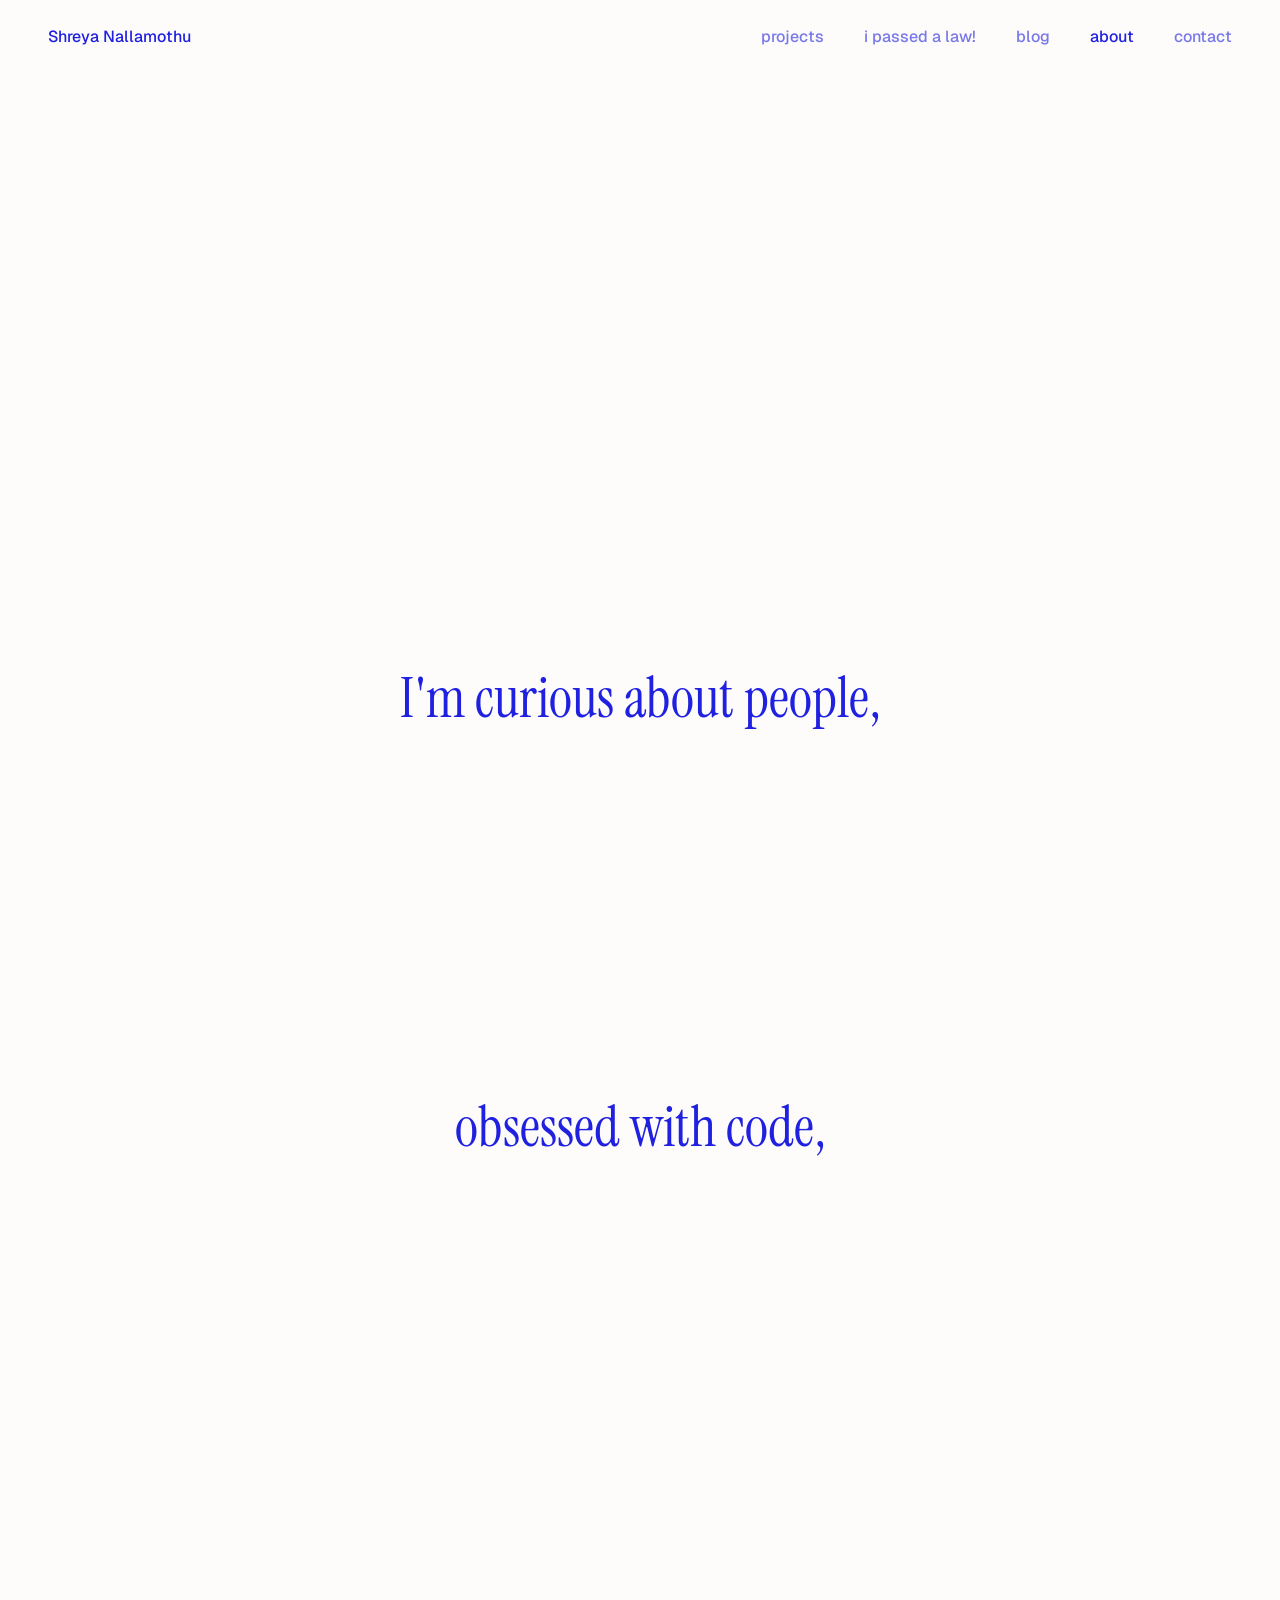
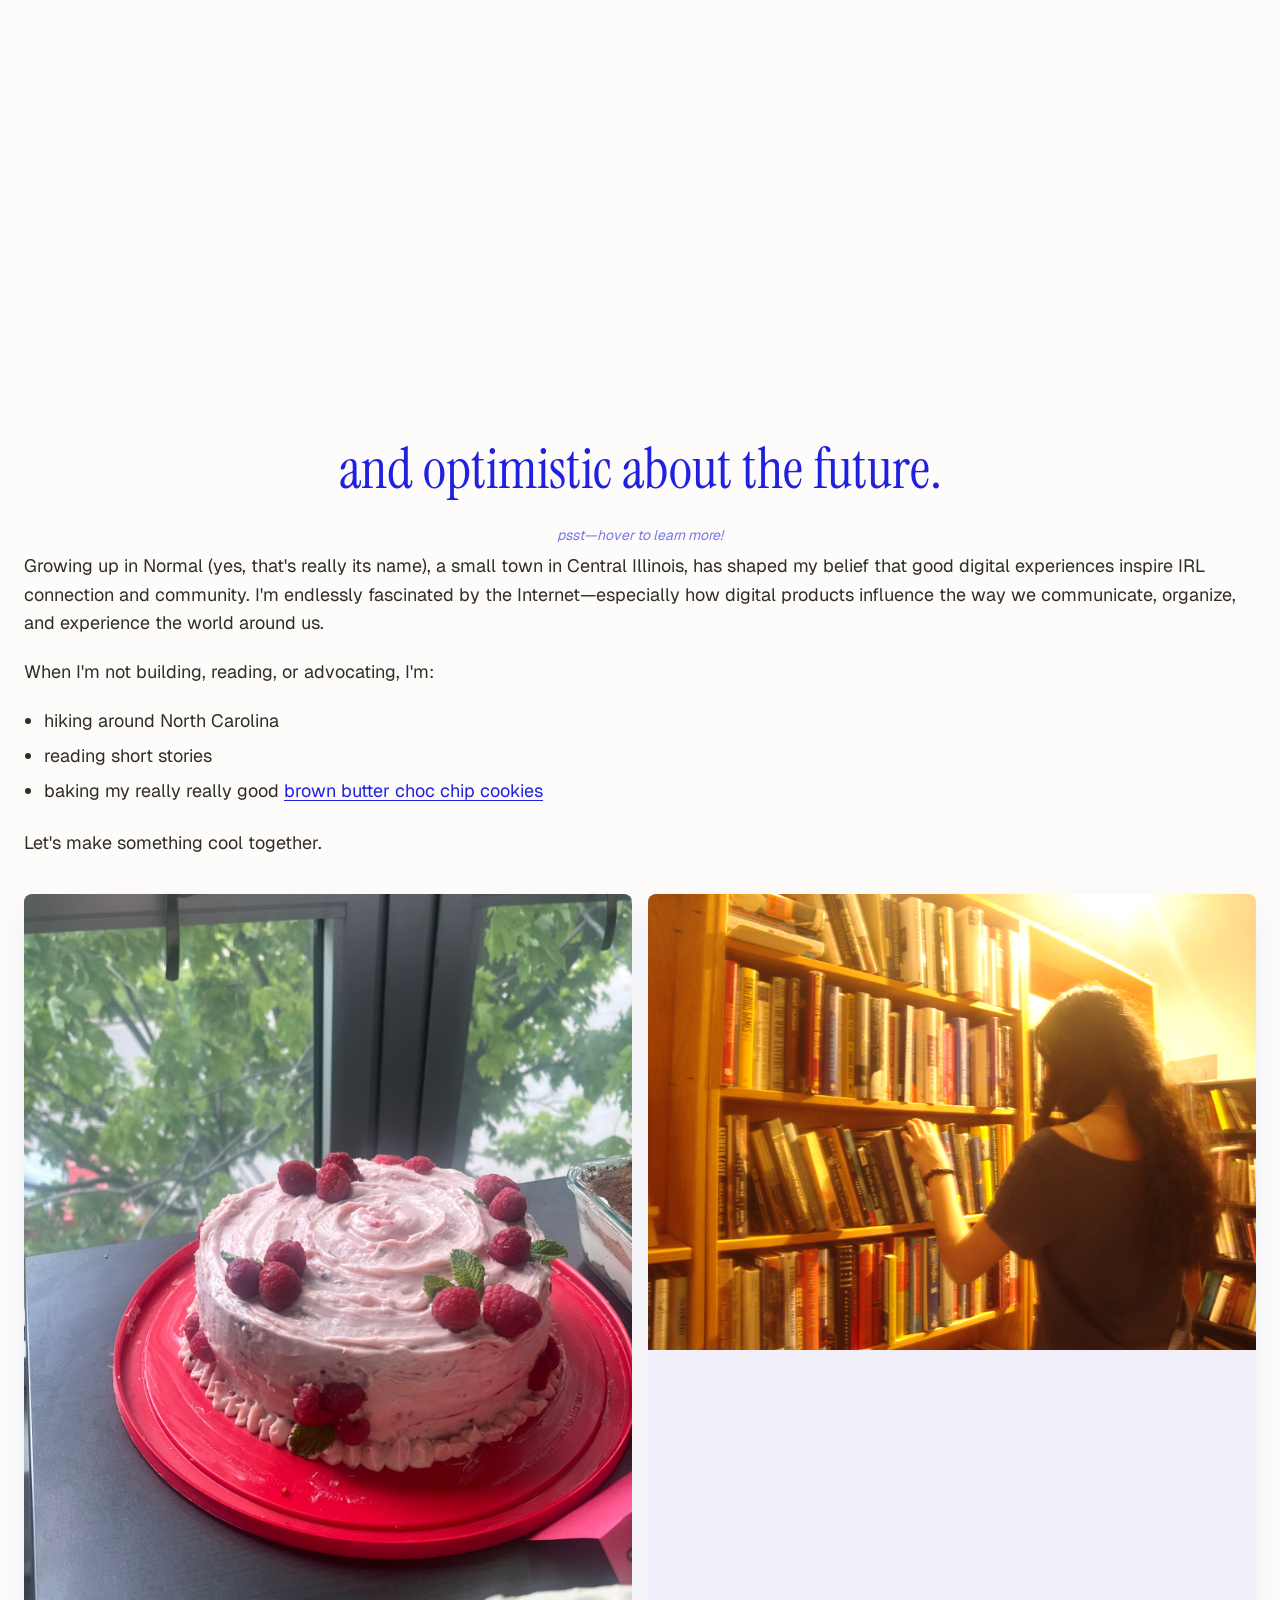
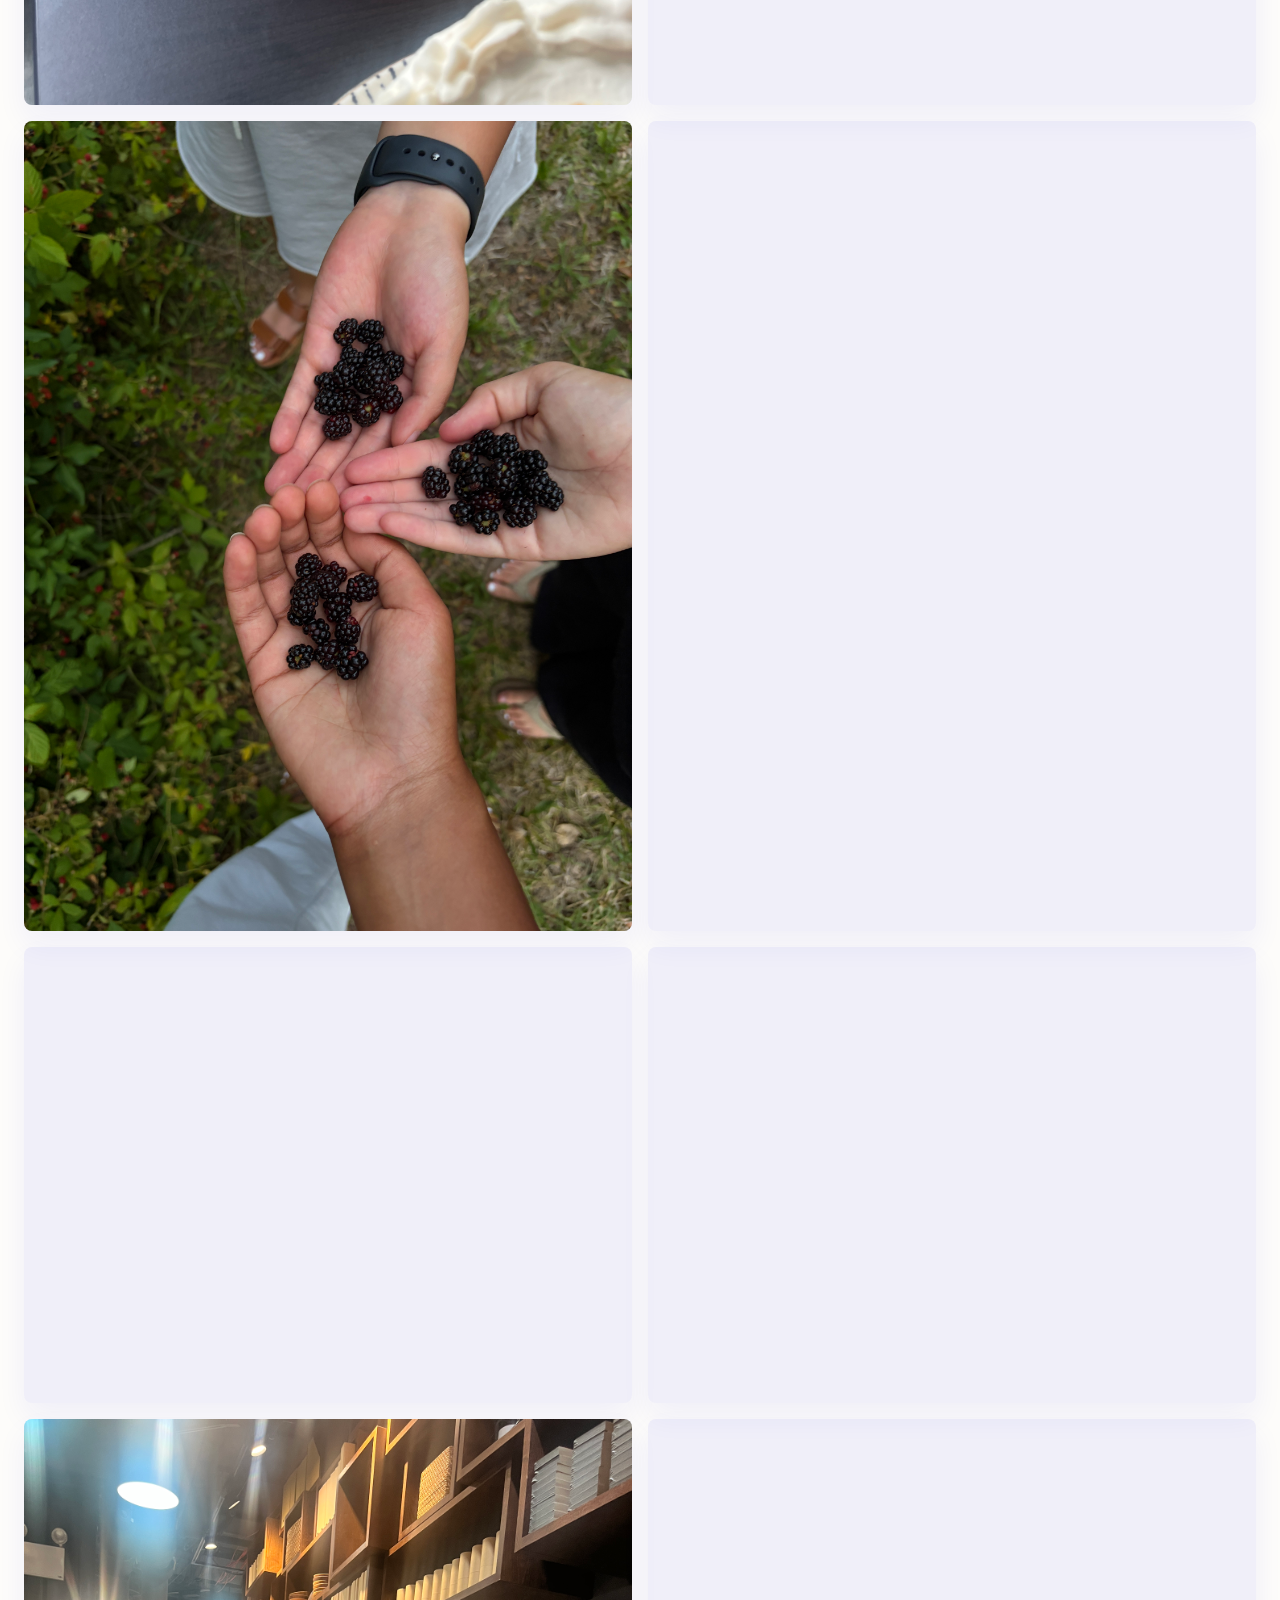
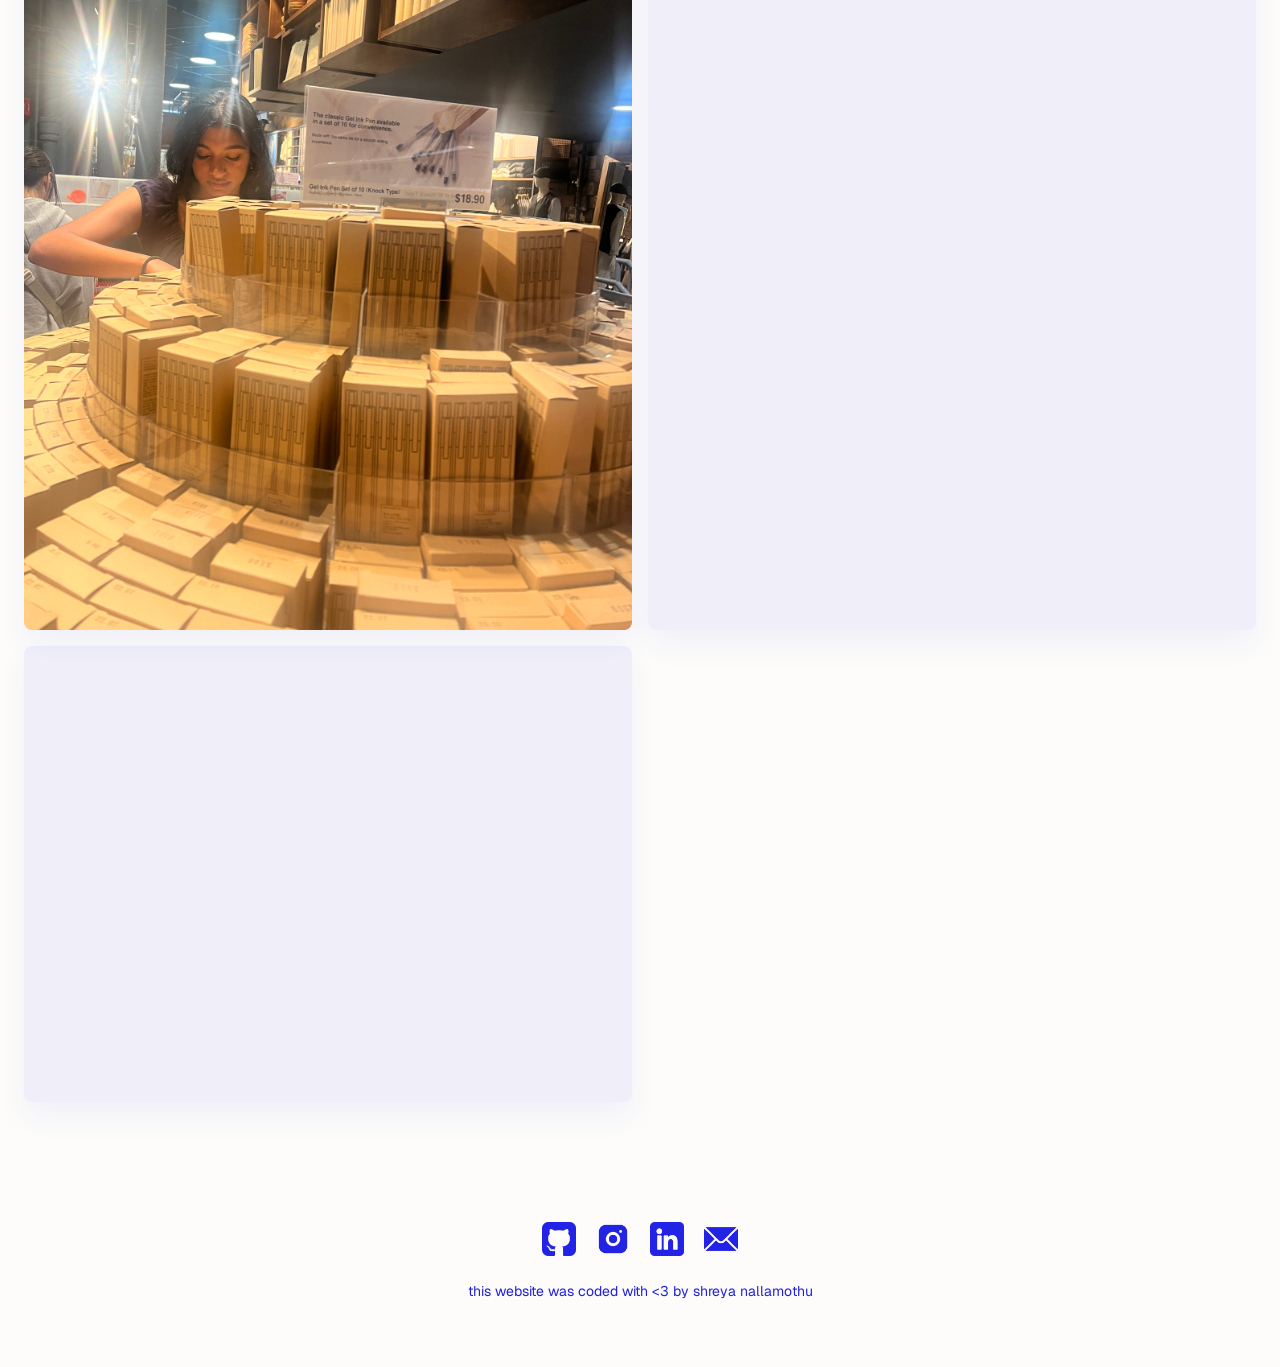
==== commit 23724a16: "fixed about page" ====
--- a/about.html
+++ b/about.html
@@ -4,7 +4,7 @@
 <meta charset="UTF-8">
 <meta name="viewport" content="width=device-width, initial-scale=1.0">
 <title>About &mdash; Shreya Nallamothu</title>
-<link rel="icon" href="assets/icon.png" type="image/png">
+<link rel="icon" href="assets/favicon.svg" type="image/svg+xml">
 <link rel="stylesheet" href="css/base.css">
 <link rel="stylesheet" href="css/about.css">
 </head>
@@ -23,10 +23,16 @@
 </header>
 
 <section class="about-full">
-  <p class="drag-hint">psst&mdash;click and drag to learn more!</p>
+  <div class="about-intro">
+    <h1 class="about-heading">
+      <span>I'm curious about people,</span>
+      <span>obsessed with code,</span>
+      <span>and optimistic about the future.</span>
+    </h1>
+  </div>
+  <p class="hover-hint">psst&mdash;hover to learn more!</p>
   <div class="about-collage">
     <div class="about-text">
-      <h1>I'm curious about people, obsessed with code, and optimistic about the future.</h1>
       <p>Growing up in Normal (yes, that's really its name), a small town in Central Illinois, has shaped my belief that good digital experiences inspire IRL connection and community. I'm endlessly fascinated by the Internet&mdash;especially how digital products influence the way we communicate, organize, and experience the world around us.</p>
       <p>When I'm not building, reading, or advocating, I'm:</p>
       <ul>
@@ -38,31 +44,31 @@
     </div>
 
     <figure class="photo-item scatter-1" data-caption="my signature lemon raspberry cake">
-      <img src="assets/about/my signature lemon rasberry cake.JPG" alt="my signature lemon raspberry cake">
+      <img draggable="false" loading="lazy" decoding="async" src="assets/about/my signature lemon rasberry cake.JPG" alt="my signature lemon raspberry cake">
     </figure>
     <figure class="photo-item scatter-2" data-caption="performative reading">
-      <img src="assets/about/performative reading.JPG" alt="performative reading">
+      <img draggable="false" loading="lazy" decoding="async" src="assets/about/performative reading.JPG" alt="performative reading">
     </figure>
     <figure class="photo-item scatter-3" data-caption="foraging w/ friends">
-      <img src="assets/about/foraging w: friends.JPG" alt="foraging w/ friends">
+      <img draggable="false" loading="lazy" decoding="async" src="assets/about/foraging w: friends.JPG" alt="foraging w/ friends">
     </figure>
     <figure class="photo-item scatter-4" data-caption="hiking around appalachia">
-      <img src="assets/about/hiking around appalachia.jpg" alt="hiking around appalachia">
+      <img draggable="false" loading="lazy" decoding="async" src="assets/about/hiking around appalachia.jpg" alt="hiking around appalachia">
     </figure>
     <figure class="photo-item scatter-5" data-caption="showing off my duke spirit">
-      <img src="assets/about/showing off my duke spirit.jpg" alt="showing off my duke spirit">
+      <img draggable="false" loading="lazy" decoding="async" src="assets/about/showing off my duke spirit.jpg" alt="showing off my duke spirit">
     </figure>
     <figure class="photo-item scatter-6" data-caption="hacking!">
-      <img src="assets/about/hacking!.JPG" alt="hacking!">
+      <img draggable="false" loading="lazy" decoding="async" src="assets/about/hacking!.JPG" alt="hacking!">
     </figure>
     <figure class="photo-item scatter-7" data-caption="fueling my stationery addiction @ muji">
-      <img src="assets/about/fueling my stationery addiction @ muji.JPG" alt="fueling my stationery addiction @ muji">
+      <img draggable="false" loading="lazy" decoding="async" src="assets/about/fueling my stationery addiction @ muji.JPG" alt="fueling my stationery addiction @ muji">
     </figure>
     <figure class="photo-item scatter-8" data-caption="organizing a school supply drive">
-      <img src="assets/about/organizing a school supply drive.JPG" alt="organizing a school supply drive">
+      <img draggable="false" loading="lazy" decoding="async" src="assets/about/organizing a school supply drive.JPG" alt="organizing a school supply drive">
     </figure>
     <figure class="photo-item scatter-9" data-caption="i love nature!">
-      <img src="assets/about/i love nature!.JPEG" alt="i love nature!">
+      <img draggable="false" loading="lazy" decoding="async" src="assets/about/i love nature!.JPEG" alt="i love nature!">
     </figure>
   </div>
 </section>
@@ -81,6 +87,7 @@
 
 <script src="js/script.js"></script>
 <script src="js/about-photos.js"></script>
-<script src="js/about-drag.js"></script>
-<script src="js/about-entrance.js"></script></body>
+<script src="js/about-scroll.js"></script>
+<script src="js/about-entrance.js"></script>
+</body>
 </html>
--- a/css/about.css
+++ b/css/about.css
@@ -2,16 +2,44 @@
 
 .about-full {
   background: var(--bg);
-  padding: 80px 0;
+  padding: 80px 0 56px;
+}
+
+.about-intro {
+  margin-bottom: 24px;
+}
+
+.about-heading {
+  width: 632px;
+  margin: 0 auto;
+  text-align: center;
+}
+
+.about-heading span {
+  display: block;
+}
+
+@media (prefers-reduced-motion: no-preference) {
+  .about-intro.scroll-reveal {
+    padding-top: 195svh;
+  }
+
+  .scroll-reveal .about-heading {
+    position: relative;
+  }
+
+  .scroll-reveal .about-heading span {
+    transform: translateY(var(--phrase-offset, 0px));
+  }
 }
 
 .about-full p {
   margin: 0 0 20px;
 }
 
-.about-full .drag-hint {
+.about-full .hover-hint {
   text-align: center;
-  font-style: italic;
+  font: italic var(--size-caption) var(--sans);
   color: var(--ink-soft);
   margin: 0 0 8px;
 }
@@ -50,7 +78,7 @@
   max-width: 1400px;
   margin: 0 auto;
   padding: 0 24px;
-  min-height: 880px;
+  min-height: 775px;
 }
 
 .about-text {
@@ -77,13 +105,6 @@
   z-index: 3;
 }
 
-.photo-item.dragging {
-  z-index: 20;
-  transition: none;
-  cursor: grabbing;
-  user-select: none;
-}
-
 .photo-item img {
   width: 100%;
   height: 100%;
@@ -100,7 +121,7 @@
 .scatter-2:hover { transform: rotate(-4deg) scale(1.06); }
 
 /* foraging w/ friends */
-.scatter-3 { top: 610px; left: 300px; width: 197px; height: 212px; transform: rotate(-10deg); }
+.scatter-3 { top: 540px; left: 370px; width: 197px; height: 212px; transform: rotate(-10deg); }
 .scatter-3:hover { transform: rotate(-10deg) scale(1.06); }
 
 /* hiking around appalachia */
@@ -120,16 +141,17 @@
 .scatter-7:hover { transform: rotate(-2deg) scale(1.06); }
 
 /* organizing a school supply drive */
-.scatter-8 { top: 644px; left: 582px; width: 182px; height: 136px; transform: rotate(5deg); }
+.scatter-8 { top: 500px; left: 582px; width: 182px; height: 136px; transform: rotate(5deg); }
 .scatter-8:hover { transform: rotate(5deg) scale(1.06); }
 
 /* i love nature! */
-.scatter-9 { top: 644px; left: 900px; width: 220px; height: 136px; transform: rotate(-4deg); }
+.scatter-9 { top: 500px; left: 900px; width: 220px; height: 136px; transform: rotate(-4deg); }
 .scatter-9:hover { transform: rotate(-4deg) scale(1.06); }
 
 @media (max-width: 1400px) {
-  .about-full .drag-hint {
-    display: none;
+  .about-heading {
+    width: auto;
+    margin-inline: 24px;
   }
 
   .about-collage {
@@ -165,7 +187,11 @@
   }
 }
 
-@media (pointer: coarse) {
+@media (hover: none), (pointer: coarse) {
+  .about-full .hover-hint {
+    display: none;
+  }
+
   .photo-item {
     cursor: auto;
   }
